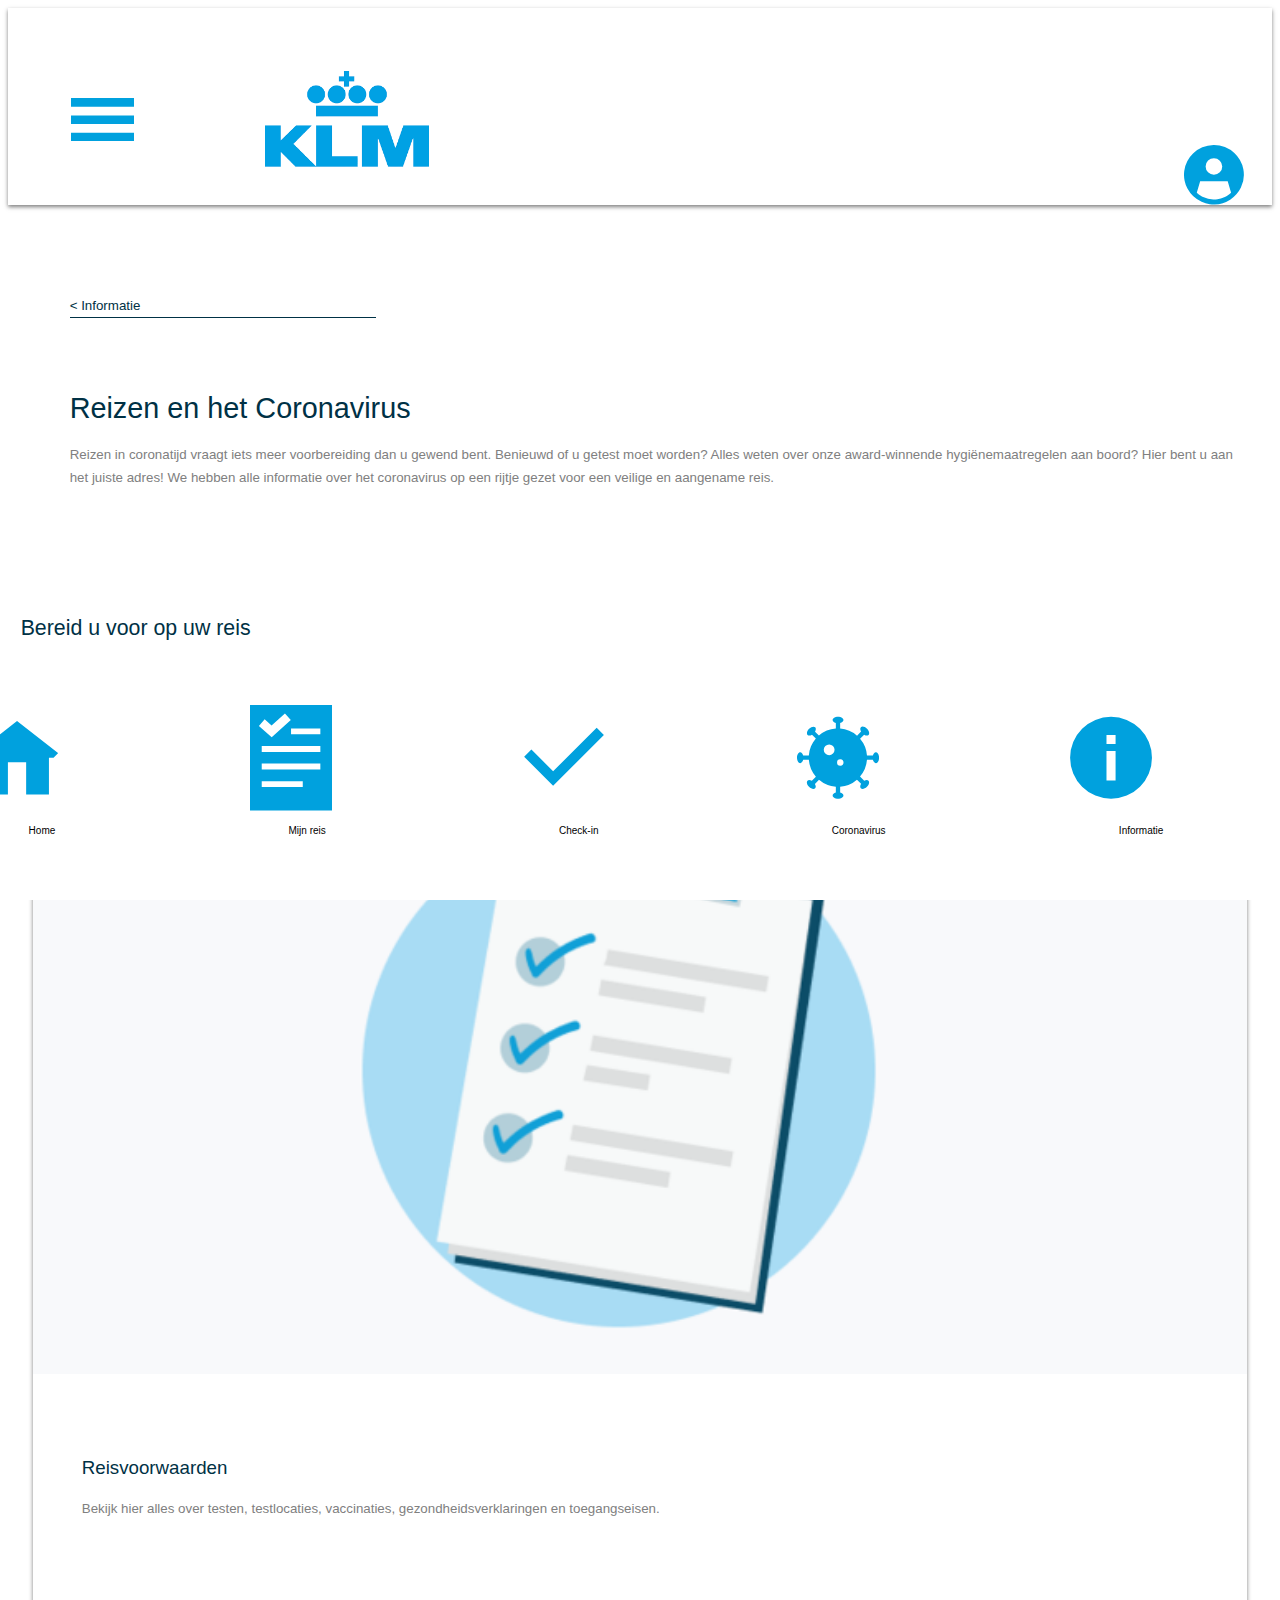
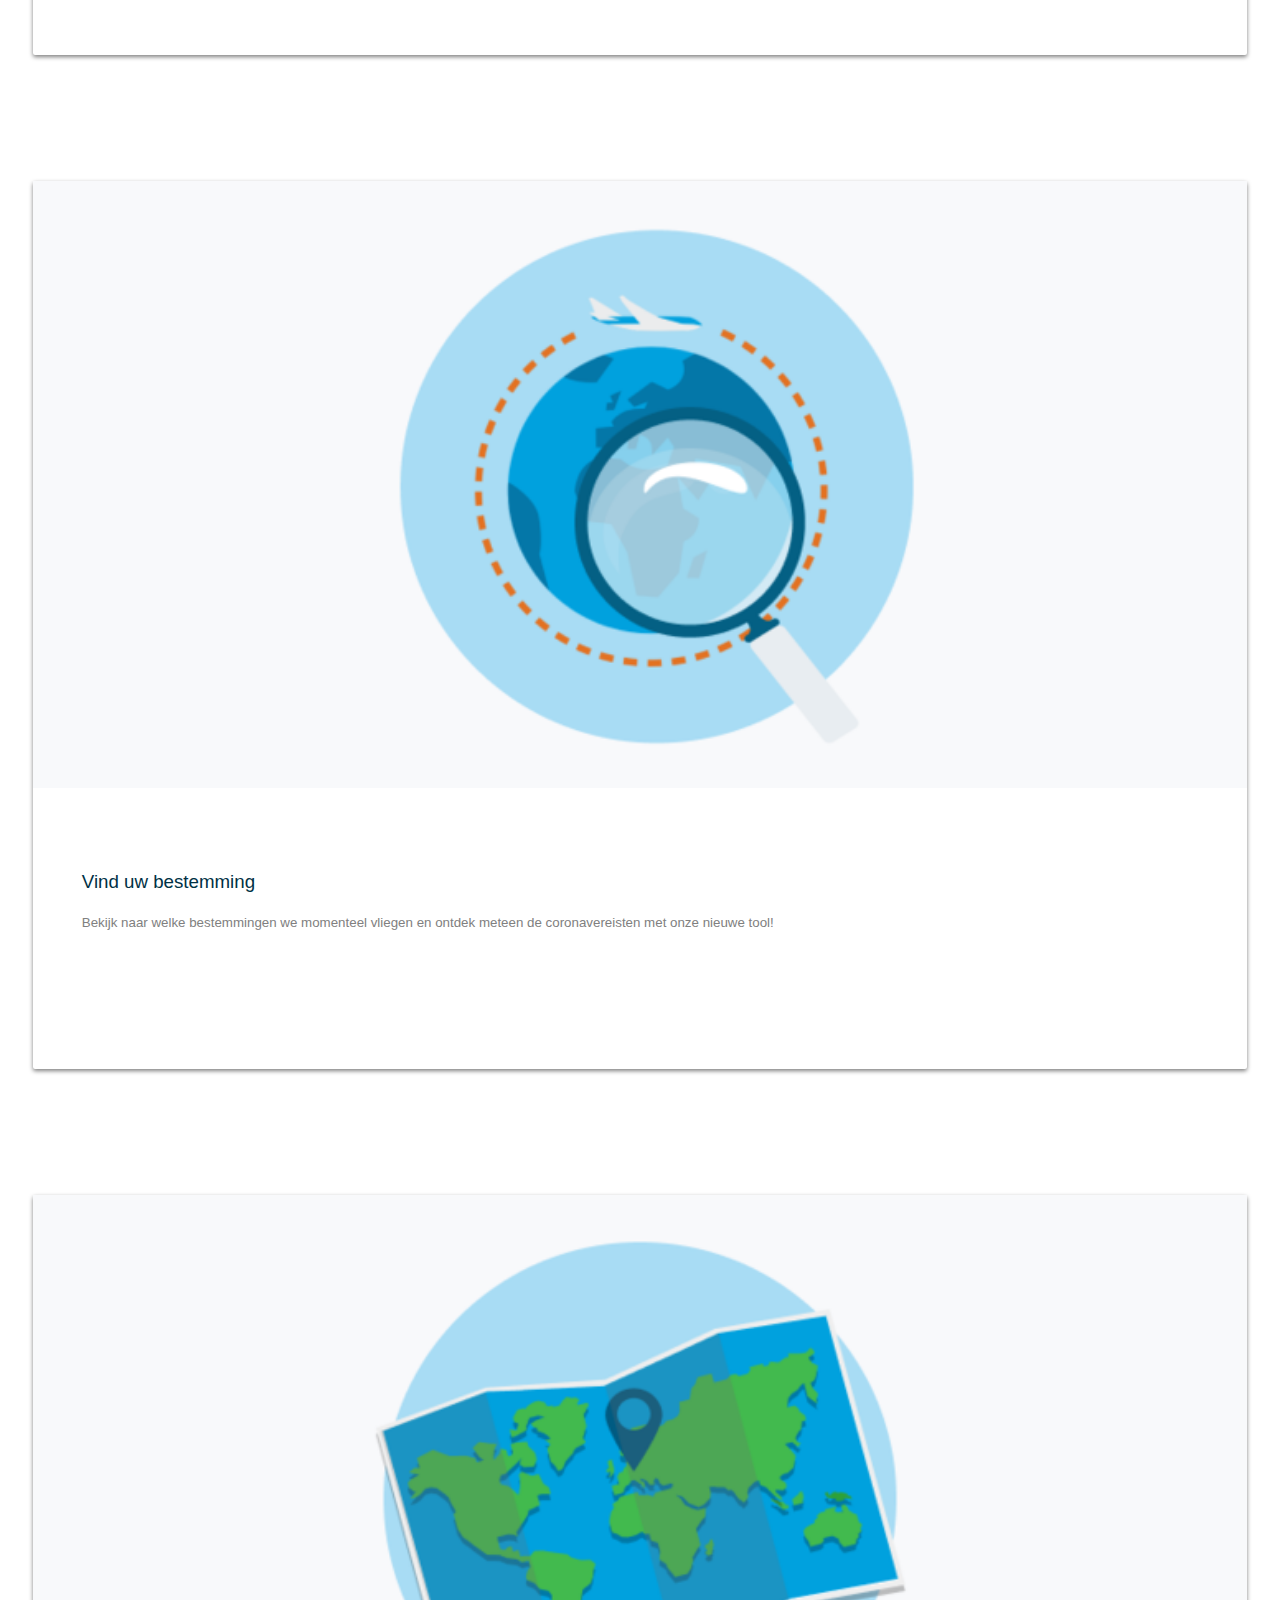
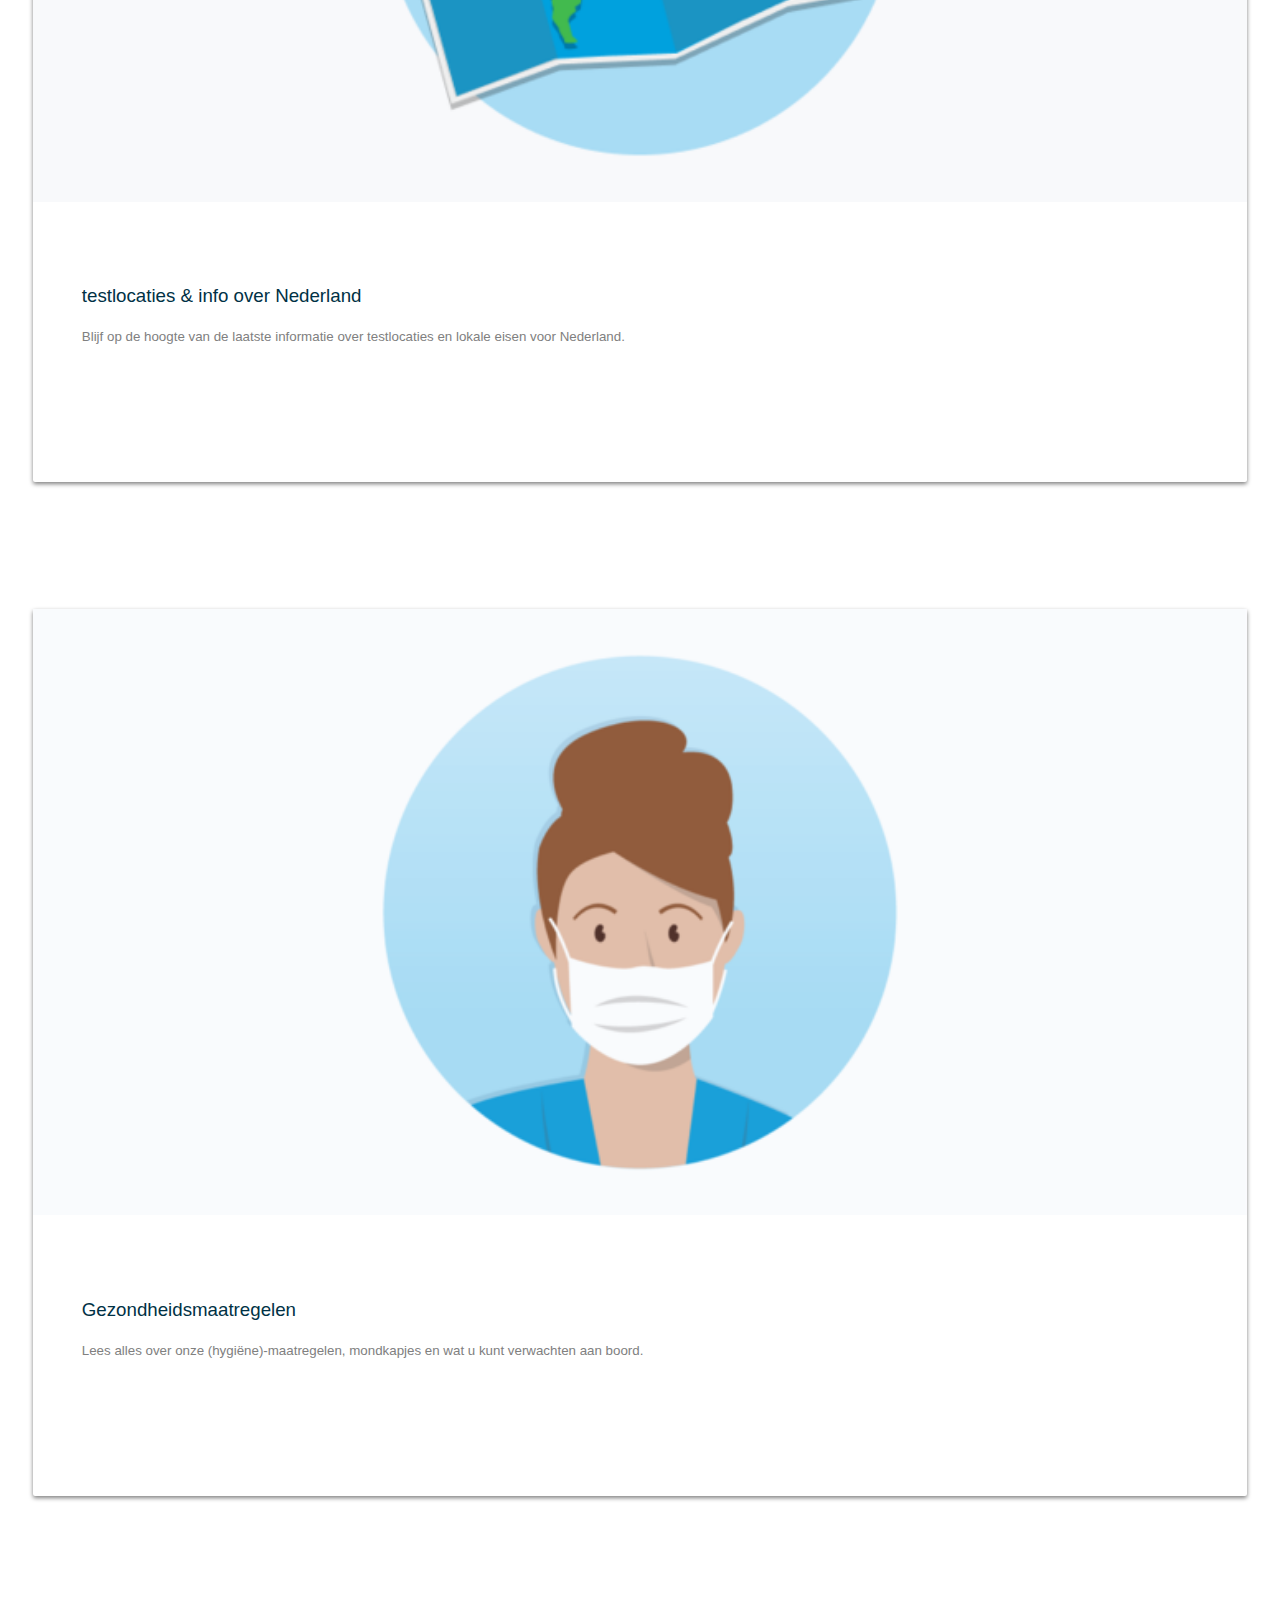
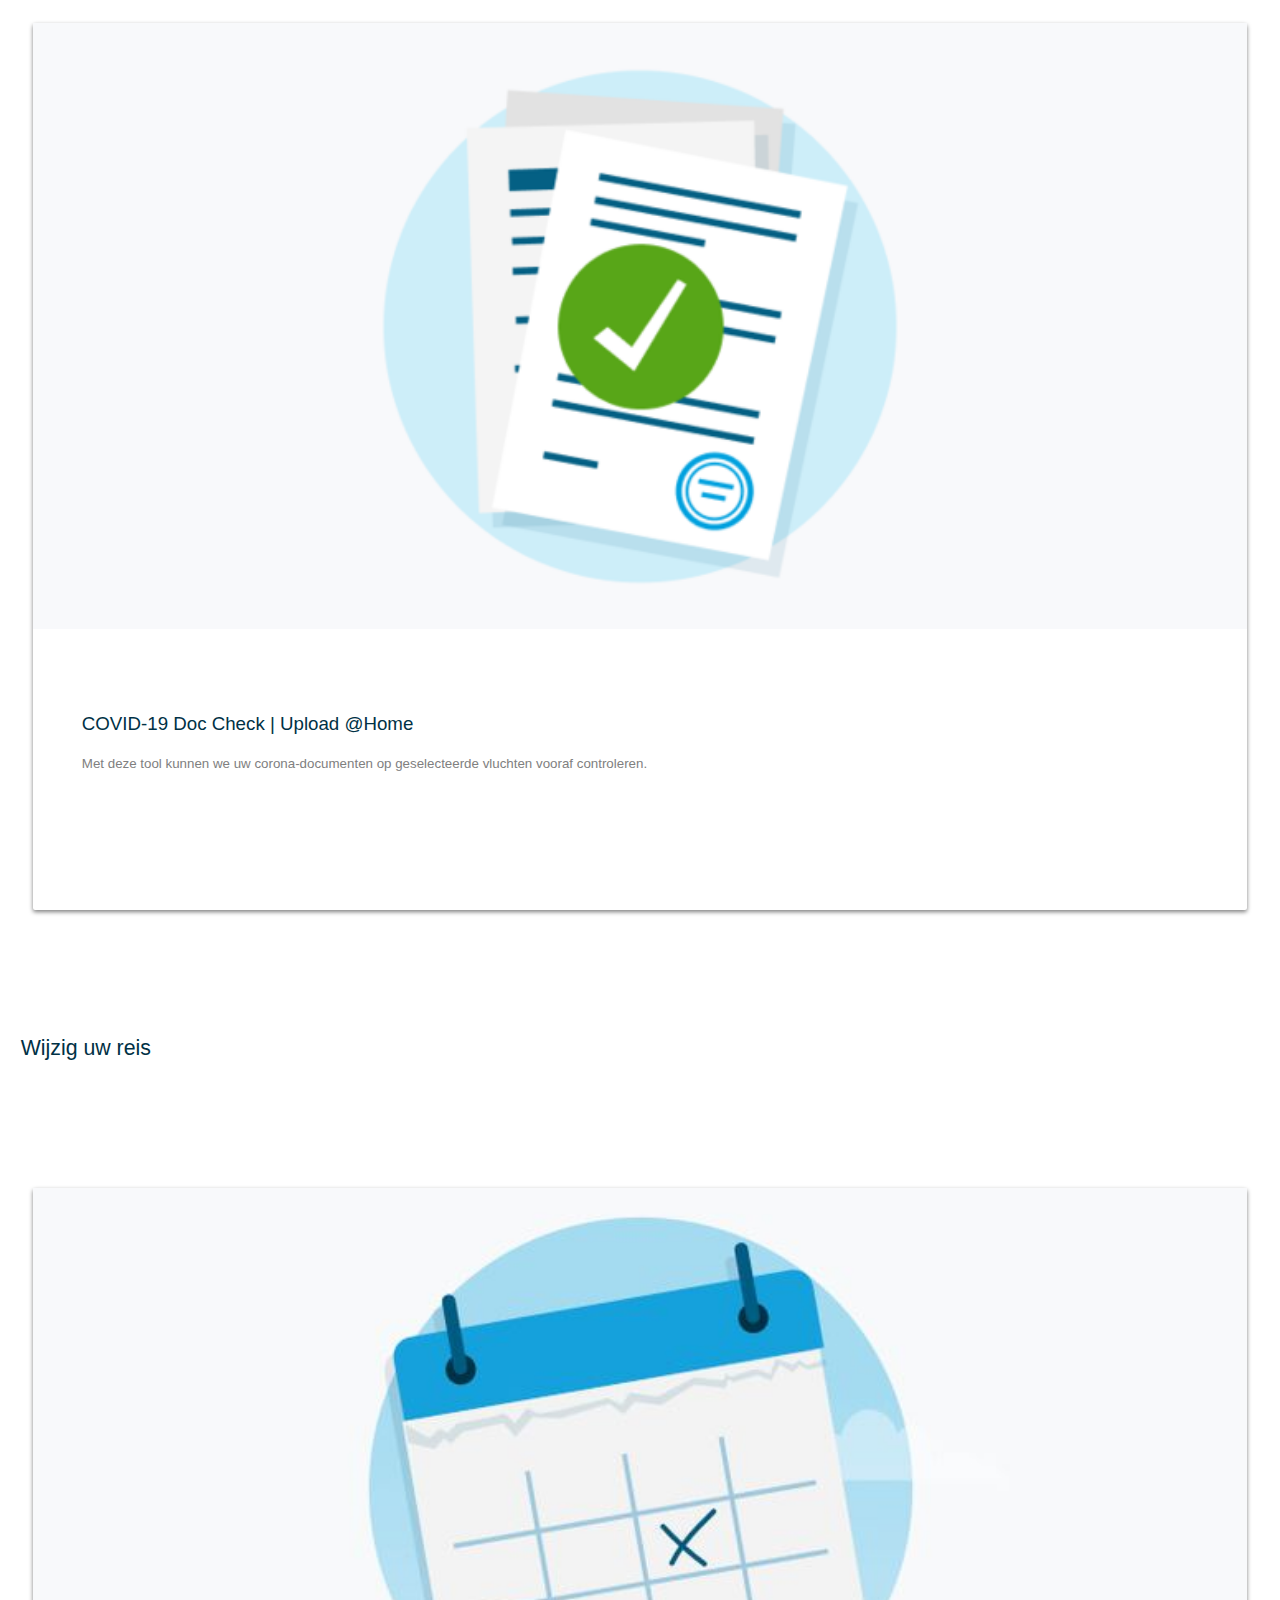
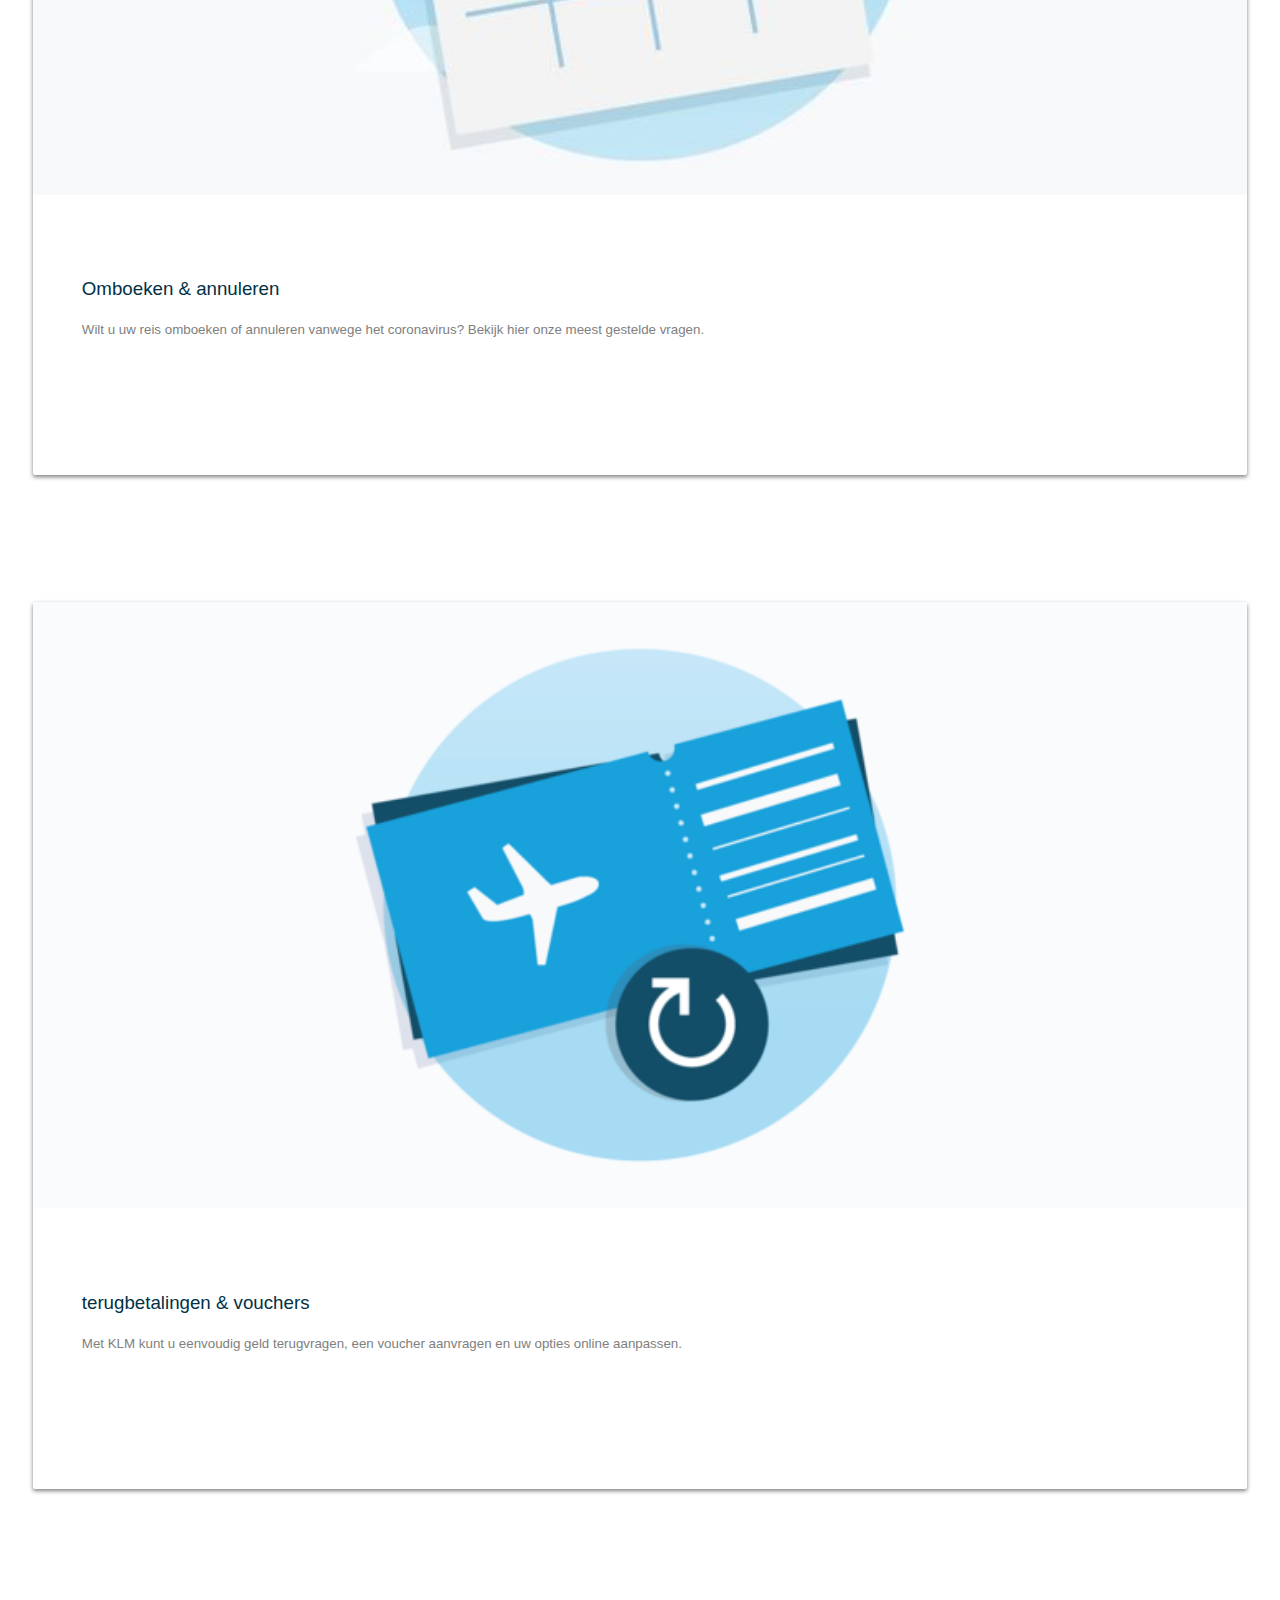
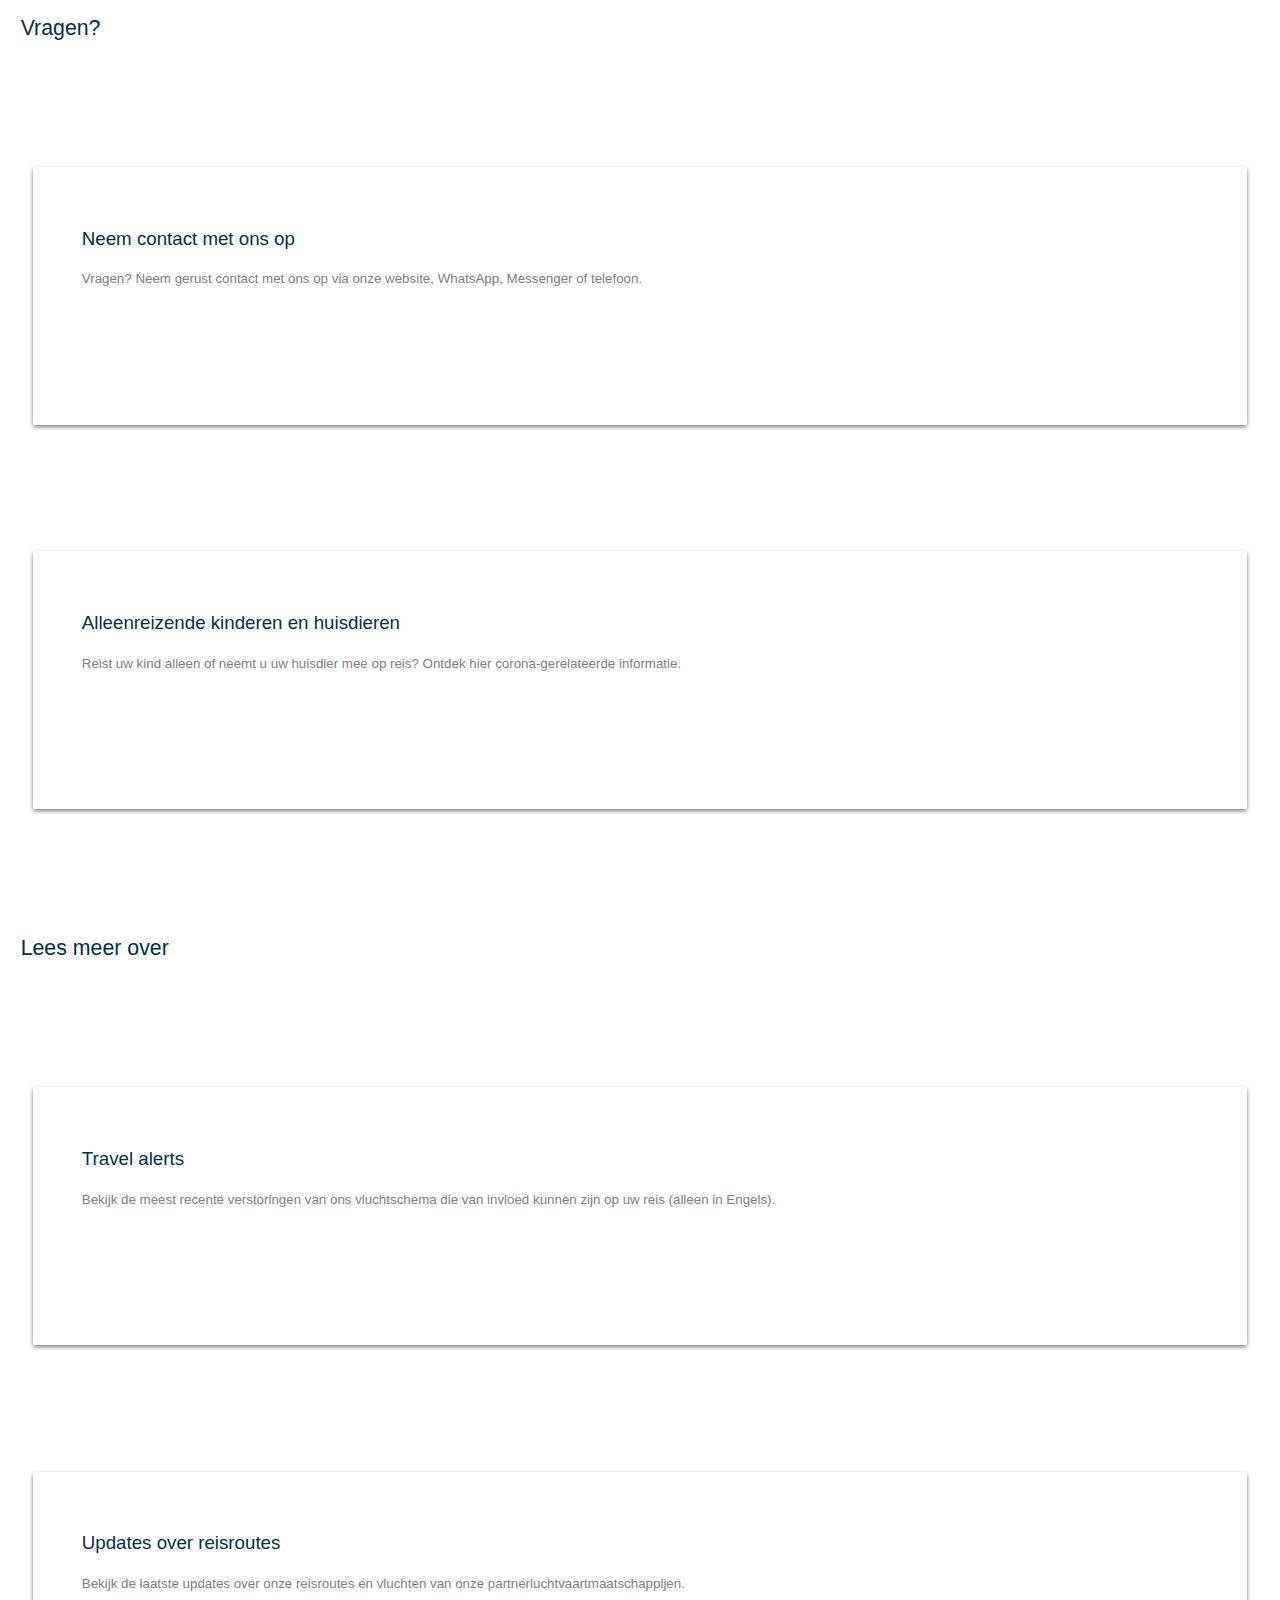
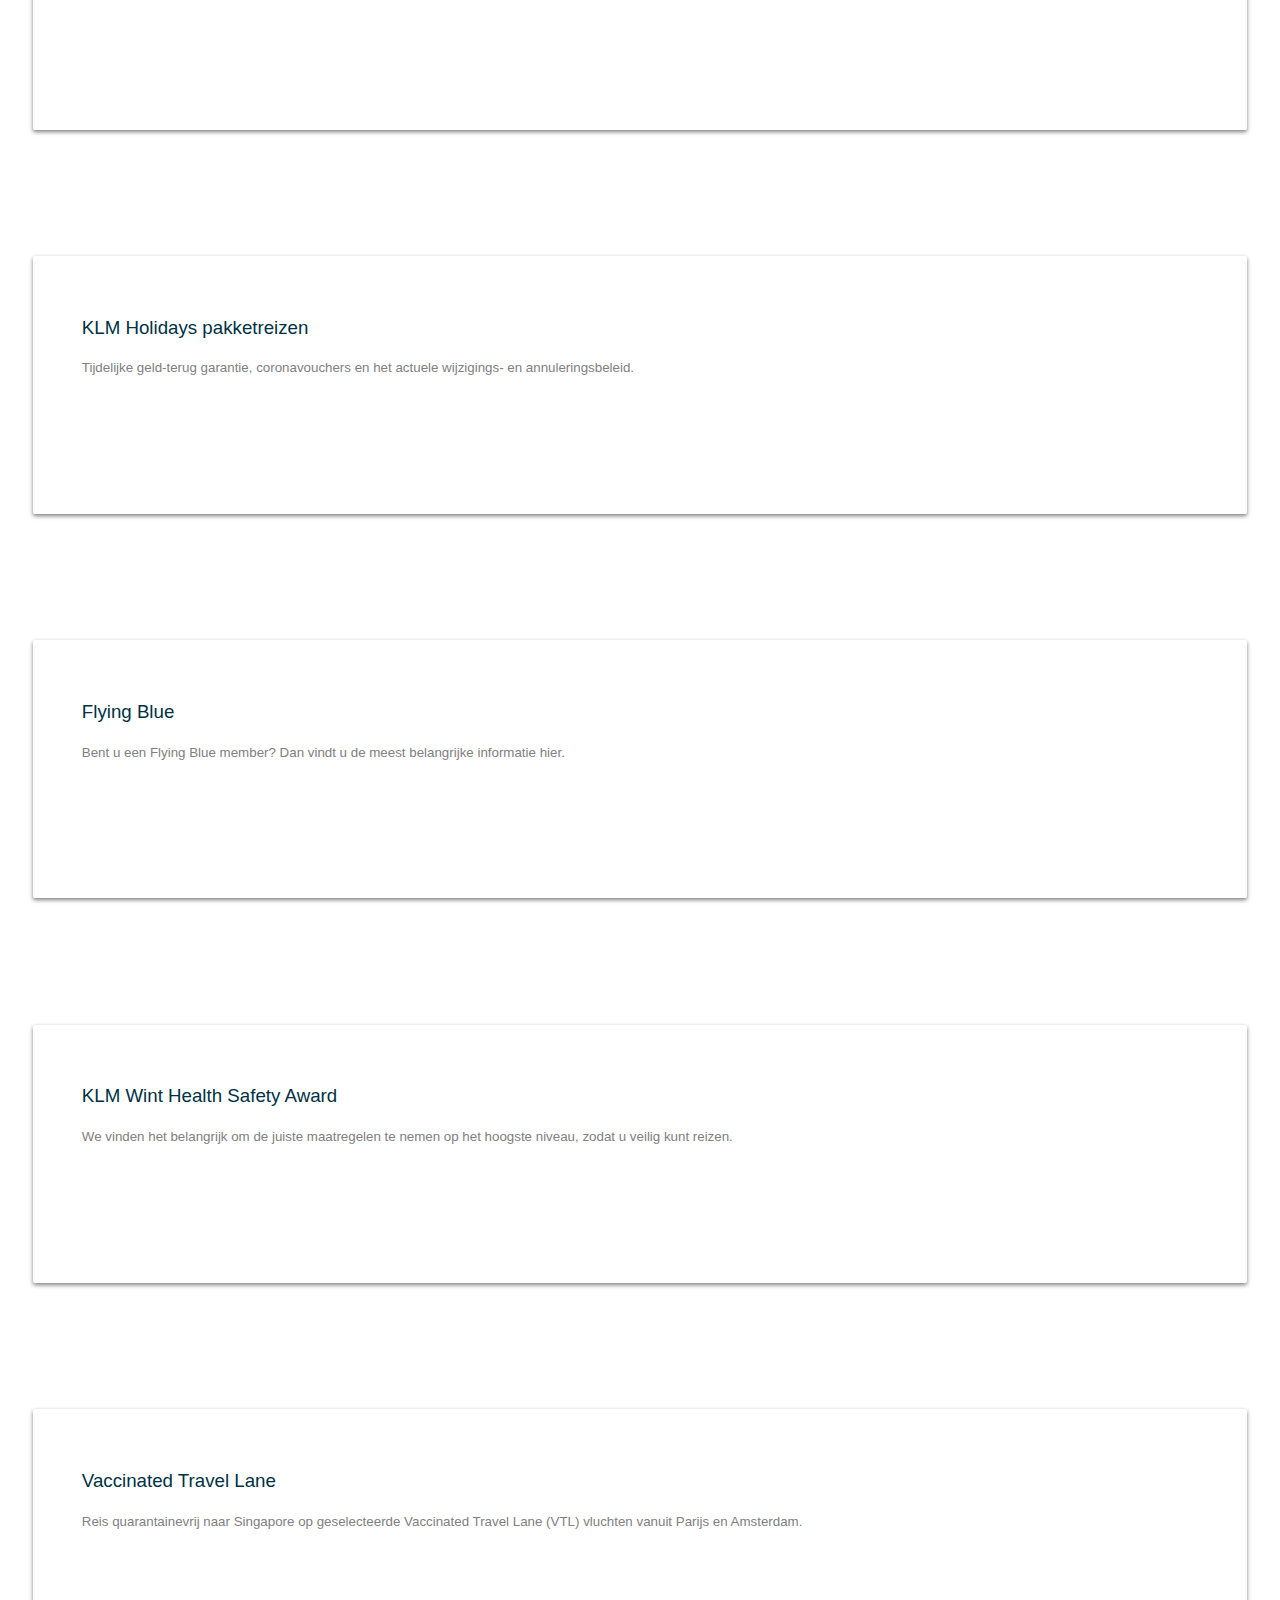
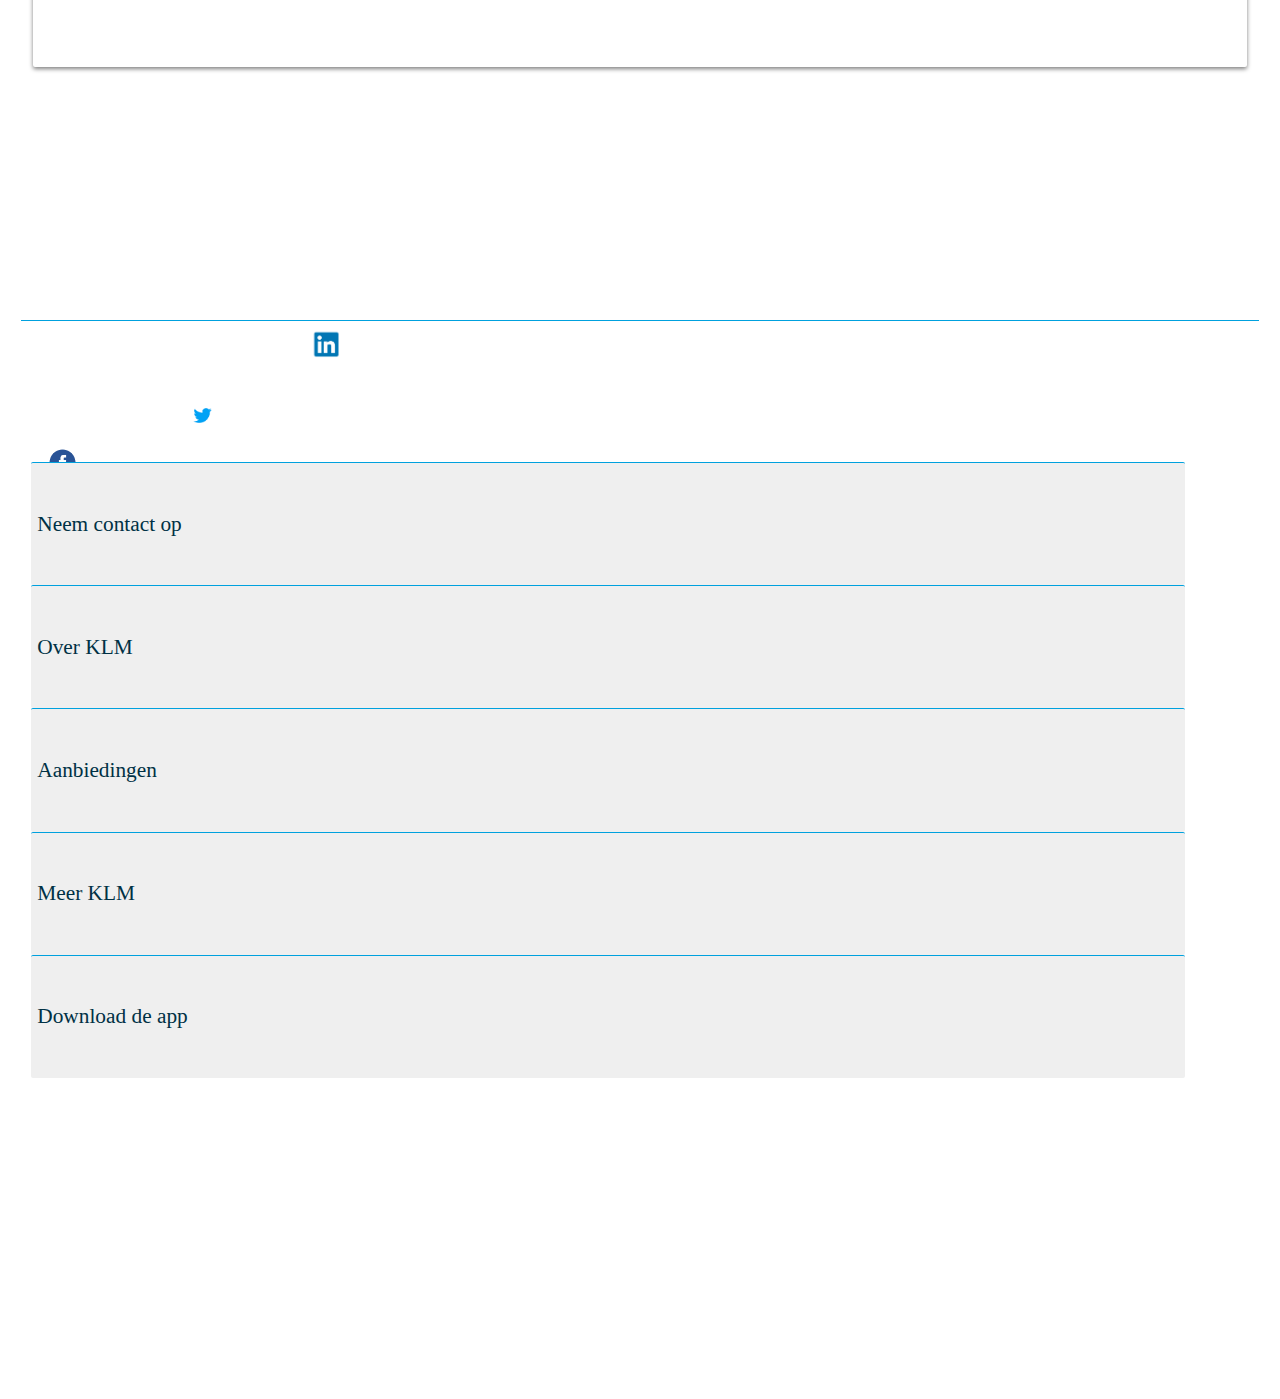
==== corona.html @ d88a94f6 "Add files via upload" ====
<!doctype html>
<html lang="nl">

<head>
    <meta charset="UTF-8">
    <meta name="author" content="Femke Bakker">
    <meta name="viewport" content="width=device-width, initial-scale=1">

    <title>KLM Corona</title>

    <link href="styles/style.css" rel="stylesheet">
    <link rel="icon" type="image/svg+xml" href="images/favicon.svg">
</head>

<body class="page2">
    <header>
        <nav class="nav">
            <svg xmlns="http://www.w3.org/2000/svg" width="100%" height="100%" viewBox="0 0 16 11" fit=""
                preserveAspectRatio="xMidYMid meet" focusable="false" data-di-rand="1639339001306">
                <path fill-rule="evenodd" d="M0 8.8h16V11H0V8.8zm16-4.4v2.2H0V4.4h16zM0 0h16v2.2H0V0z"></path>
            </svg>
            <img class="logo" src="images/klm_logo.png" alt="logo">
            <svg xmlns="http://www.w3.org/2000/svg" width="100%" height="100%" viewBox="0 0 17 16" fit=""
                preserveAspectRatio="xMidYMid meet" focusable="false" data-di-rand="1639063424919">
                <path fill-rule="evenodd"
                    d="M8.054 16c-.377 0-.753-.027-1.126-.08a7.814 7.814 0 0 1-2.188-.622 8.12 8.12 0 0 1-3.813-3.574A7.827 7.827 0 0 1 .164 9.61a8.013 8.013 0 0 1-.1-2.631 7.962 7.962 0 0 1 2.364-4.702A8.184 8.184 0 0 1 4.92.63 8.261 8.261 0 0 1 7.95 0a8.338 8.338 0 0 1 3.056.551 8.317 8.317 0 0 1 2.533 1.591 7.963 7.963 0 0 1 1.773 9.324A8.084 8.084 0 0 1 8.262 16h-.207zm-2.968-2.018l.06.027a6.75 6.75 0 0 0 2.734.658h.233c.294 0 .587-.027.88-.063a6.83 6.83 0 0 0 1.82-.524l.063-.027.064-.035.063-.027.063-.035.062-.027.062-.036.062-.035.061-.027.06-.035.029-.018.033-.018.027-.018.034-.018.026-.017.033-.018.026-.018.034-.018.025-.017.034-.027.024-.009.035-.027.023-.017.035-.018.023-.018.035-.027.021-.009.036-.026.022-.018.036-.027.02-.009.037-.026.019-.018.037-.027.018-.009.039-.035.016-.009.039-.036.015-.008.04-.027.014-.018.041-.027.013-.017.042-.036.01-.009.043-.035.01-.01.044-.035.008-.009.046-.035.006-.01.046-.035.055-.053.05-.044c-.308-1.023-.615-2.036-.912-3.058H4.348c-.3 1.022-.606 2.035-.914 3.058l.047.044h.001l.048.044.048.045c.127.107.258.213.393.32l.01.009.036.026.017.01.033.026.021.018.031.026.023.01.03.026.024.018.03.018.026.017.028.018.026.018.029.018.083.053.029.018.028.026.027.01.03.017.028.018.03.018.027.017.03.018.027.018.03.018.027.018.032.017.027.01.032.017.027.018.032.018.027.017.033.018.026.009.035.018.024.018.04.017.02.01zM8.054 3.556a2.23 2.23 0 0 1 2.236 2.222A2.231 2.231 0 0 1 8.054 8a2.23 2.23 0 0 1-2.237-2.222 2.23 2.23 0 0 1 2.237-2.222z">
                </path>
            </svg>
        </nav>
    </header>
    <main>
        <section class="none">
            <p class="noneP"> &lt; Informatie</p>
            <h1>Reizen en het Coronavirus</h1>
            <p>Reizen in coronatijd vraagt iets meer voorbereiding dan u gewend bent. Benieuwd of u getest moet worden?
                Alles weten over onze award-winnende hygiënemaatregelen aan boord? Hier bent u aan het juiste adres! We
                hebben alle informatie over het coronavirus op een rijtje gezet voor een veilige en aangename reis.</p>
        </section>
        <section class="none">
            <h2>Bereid u voor op uw reis</h2>
        </section>
        <section>
            <img class="img" src="images/reisvoorwaarden.png" alt="reisvoorwaarden">
            <h3>Reisvoorwaarden</h3>
            <p>Bekijk hier alles over testen, testlocaties, vaccinaties, gezondheidsverklaringen en toegangseisen.</p>
        </section>
        <section>
            <img class="img" src="images/bestemming.png" alt="bestemming">
            <h3>Vind uw bestemming</h3>
            <p>Bekijk naar welke bestemmingen we momenteel vliegen en ontdek meteen de coronavereisten met onze nieuwe
                tool!</p>
        </section>
        <section>
            <img class="img" src="images/testlocaties.png" alt="testlocaties">
            <h3>testlocaties & info over Nederland</h3>
            <p>Blijf op de hoogte van de laatste informatie over testlocaties en lokale eisen voor Nederland.</p>
        </section>
        <section>
            <img class="img" src="images/maatregelen.png" alt="maatregelen">
            <h3>Gezondheidsmaatregelen</h3>
            <p>Lees alles over onze (hygiëne)-maatregelen, mondkapjes en wat u kunt verwachten aan boord.</p>
        </section>
        <section>
            <img class="img" src="images/covid-19.png" alt="covid-19">
            <h3>COVID-19 Doc Check | Upload @Home</h3>
            <p>Met deze tool kunnen we uw corona-documenten op geselecteerde vluchten vooraf controleren.</p>
        </section>
        <section class="none">
            <h2>Wijzig uw reis</h2>
        </section>
        <section>
            <img class="img" src="images/omboeken.jpg" alt="omboeken">
            <h3>Omboeken & annuleren</h3>
            <p>Wilt u uw reis omboeken of annuleren vanwege het coronavirus? Bekijk hier onze meest gestelde vragen.</p>
        </section>
        <section>
            <img class="img" src="images/terugbetalingen.png" alt="terugbetalingen">
            <h3>terugbetalingen & vouchers</h3>
            <p>Met KLM kunt u eenvoudig geld terugvragen, een voucher aanvragen en uw opties online aanpassen.</p>
        </section>
        <section class="none">
            <h2>Vragen?</h2>
        </section>
        <section>
            <h3>Neem contact met ons op</h3>
            <p>Vragen? Neem gerust contact met ons op via onze website, WhatsApp, Messenger of telefoon.</p>
        </section>
        <section>
            <h3>Alleenreizende kinderen en huisdieren</h3>
            <p>Reist uw kind alleen of neemt u uw huisdier mee op reis? Ontdek hier corona-gerelateerde informatie. </p>
        </section>
        <section class="none">
            <h2>Lees meer over</h2>
        </section>
        <section>
            <h3>Travel alerts</h3>
            <p>Bekijk de meest recente verstoringen van ons vluchtschema die van invloed kunnen zijn op uw reis (alleen
                in Engels).</p>
        </section>
        <section>
            <h3>Updates over reisroutes</h3>
            <p>Bekijk de laatste updates over onze reisroutes en vluchten van onze partnerluchtvaartmaatschappijen.</p>
        </section>
        <section>
            <h3>KLM Holidays pakketreizen</h3>
            <p>Tijdelijke geld-terug garantie, coronavouchers en het actuele wijzigings- en annuleringsbeleid.</p>
        </section>
        <section>
            <h3>Flying Blue</h3>
            <p>Bent u een Flying Blue member? Dan vindt u de meest belangrijke informatie hier.</p>
        </section>
        <section>
            <h3>KLM Wint Health Safety Award</h3>
            <p>We vinden het belangrijk om de juiste maatregelen te nemen op het hoogste niveau, zodat u veilig kunt
                reizen.</p>
        </section>
        <section>
            <h3>Vaccinated Travel Lane</h3>
            <p>Reis quarantainevrij naar Singapore op geselecteerde Vaccinated Travel Lane (VTL) vluchten vanuit Parijs
                en Amsterdam. </p>
        </section>





    </main>
    <footer class="footer2">
        <section class="none">
            <a class="facebook" href="https://www.facebook.com/KLM"><img src="images/facebook.png" alt="facebook"></a>
            <a class="twitter" href="https://twitter.com/klm"><img src="images/twitter.png" alt="twitter"></a>
            <a class="linkedin" href="https://www.linkedin.com/company/klm/"><img src="images/linkedin.png"
                    alt="linkedin"></a>
        </section>
        <ul class="footer">
            <button>Neem contact op</button>
            <button>Over KLM</button>
            <button>Aanbiedingen</button>
            <button>Meer KLM</button>
            <button>Download de app</button>
        </ul>
        <nav class="footerNav">
            <ul class="footerSvg">
                <li><svg xmlns="http://www.w3.org/2000/svg" width="30%" height="100%" viewBox="0 0 19 17" fit=""
                        preserveAspectRatio="xMidYMid meet" focusable="false">
                        <path d="M9.5 0L19 7.438 17.945 8.5h-1.057V17h-5.277V9.562H7.388V17H2.111V8.5H1.055L0 7.438z">
                        </path>
                    </svg></li>
                <li><svg height="100%" viewBox="0 0 14 18" width="30%" xmlns="http://www.w3.org/2000/svg" fit=""
                        preserveAspectRatio="xMidYMid meet" focusable="false">
                        <path
                            d="m0 0v18h14v-18zm2.5 2.44 1.18 1.06 2.28-2.06 1 1.12-3.26 2.96-2.18-1.94zm6.5 11.56h-7v-1h7zm3-3h-10v-1h10zm0-3h-10v-1h10zm0-3h-5v-1h5z">
                        </path>
                    </svg></li>
                <li><svg xmlns="http://www.w3.org/2000/svg" width="30%" height="100%" viewBox="0 0 18 14" fit=""
                        preserveAspectRatio="xMidYMid meet" focusable="false">
                        <path fill-rule="evenodd"
                            d="M6.605 9.977l9.55-9.551 1.588 1.588-11.138 11.14L.253 6.801l1.588-1.589z"></path>
                    </svg></li>
                <li><svg xmlns="http://www.w3.org/2000/svg" width="30%" height="100%" viewBox="0 0 18 18" fit=""
                        preserveAspectRatio="xMidYMid meet" focusable="false">
                        <path
                            d="M9 0c.654 0 1.184.318 1.184.71 0 .294-.296.546-.72.654v1.233a6.368 6.368 0 0 1 3.703 1.552l.884-.885c-.213-.37-.24-.75-.036-.954.277-.277.877-.127 1.34.335.462.463.612 1.062.334 1.34-.207.207-.594.176-.97-.046l-.885.883a6.364 6.364 0 0 1 1.514 3.694h1.293c.111-.413.36-.7.649-.7.392 0 .71.53.71 1.184 0 .654-.318 1.184-.71 1.184-.294 0-.546-.296-.654-.72h-1.29a6.37 6.37 0 0 1-1.525 3.673l.918.918c.365-.204.735-.227.936-.026.277.277.127.877-.335 1.34-.463.462-1.063.612-1.34.334-.21-.21-.175-.608.057-.989l-.905-.905a6.362 6.362 0 0 1-3.688 1.538v1.289c.424.108.72.36.72.654 0 .392-.53.71-1.184.71-.654 0-1.184-.318-1.184-.71 0-.29.287-.538.7-.649v-1.29a6.371 6.371 0 0 1-3.695-1.514l-.892.892c.222.375.254.763.046.97-.277.277-.877.127-1.34-.335-.462-.462-.612-1.062-.334-1.34.204-.204.583-.176.953.037l.893-.89a6.371 6.371 0 0 1-1.553-3.707h-1.23c-.108.424-.36.72-.654.72C.318 10.184 0 9.654 0 9c0-.654.318-1.184.71-1.184.29 0 .538.287.649.7h1.233c.1-1.42.664-2.713 1.542-3.727l-.845-.843c-.376.222-.764.254-.972.046-.277-.277-.127-.877.335-1.34.463-.462 1.062-.612 1.34-.334.204.204.177.583-.036.953l.849.85a6.36 6.36 0 0 1 3.711-1.527V1.359c-.413-.111-.7-.36-.7-.649C7.816.318 8.346 0 9 0zm.526 9.33a.71.71 0 1 0 0 1.419.71.71 0 0 0 0-1.418zM7.052 6.069a1.184 1.184 0 1 0 0 2.368 1.184 1.184 0 0 0 0-2.368z"
                            fill-rule="nonzero"></path>
                    </svg></li>
                <li><svg xmlns="http://www.w3.org/2000/svg" width="30%" height="100%" viewBox="0 0 16 16" fit=""
                        preserveAspectRatio="xMidYMid meet" focusable="false">
                        <path
                            d="M8 .02A7.981 7.981 0 0 1 15.977 8a7.981 7.981 0 0 1-7.979 7.978A7.981 7.981 0 0 1 .021 8 7.981 7.981 0 0 1 7.999.021zm-.887 12.412h1.773V6.67H7.113v5.762zm0-7.092h1.773V3.567H7.113V5.34z">
                        </path>
                    </svg></li>
            </ul>
            <ul class="footerMenu">
                <li>Home</li>
                <li>Mijn reis</li>
                <li>Check-in</li>
                <li>Coronavirus</li>
                <li>Informatie</li>
            </ul>
        </nav>
    </footer>



    <script src="scripts/script.js"></script>
</body>

</html>
---- styles/style.css ----
/* CSS Document */
*,
*::after,
*::before {
  box-sizing: border-box;
}

/*styling voor de p elementen*/
p {
  display: flex;
  font-family: verdana regular;
  margin-left: 1%;
  font-size: 10pt;
  color: gray;
  width: 95%;
  line-height: 1.7;
}

/*styling voor de top navigatie*/
.nav {
  box-shadow: 0 2px 4px 0 rgba(0, 0, 0, .5);
}

.nav :first-child {
  fill: #00a1de;
  width: 5%;
  margin-top: 4%;
  margin-left: 5%;
}

.nav :nth-child(2) {
  width: 13%;
  margin-left: 10%;
  margin-top: 5%;
  margin-bottom: -2%;
}

.nav :nth-child(3) {
  display: flex;
  fill: #00a1de;
  width: 5%;
  margin-left: 93%;
}

/*styling voor de section boeken*/
.boeken {
  display: flex;
  align-items: flex-start;
  margin-left: 5%;
  margin-top: 5%;
}

.boeken :first-child {
  fill: #00a1de;
  width: 6%;
  margin-right: 5%;
  margin-top: 1%;
}

.boeken h1 {
  font-family: verdana regular;
  font-size: 10pt;
  color: #00a1de;
  margin-top: 1%;
}

/*styling voor het formulier */
.form {
  display: flex;
  flex-direction: column;
  width: 100%;
}

.form :first-child {
  font-family: verdana regular;
  font-size: 12pt;
  margin-top: 10%;
  margin-right: 0.5em;
  margin-left: 0.5em;
  margin-bottom: 10%;
  width: calc(100% - 1em);
  border: 0;
  border-bottom: 1px solid #a9a9a9;
}

.form svg {
  display: flex;
  fill: #00a1de;
  width: 6%;
  margin-left: 4%;
}

.form input {
  font-size: 12pt;
  padding-top: 1%;
  margin-top: 5%;
  margin-right: 0.5em;
  margin-left: 0.5em;
  margin-bottom: 10%;
  width: calc(100% - 1em);
  border: 0;
  border-bottom: 1px solid #a9a9a9;
  background-repeat: no-repeat;
  background-size: 1em;
  background-position: 0.2em 50%;
  padding-left: 1.4em;
}

.form input:nth-of-type(1) {
  background-image: url("../images/vliegtuigOpstijgen.svg");
}

.form input:nth-of-type(2) {
  background-image: url("../images/vliegtuigLanden.svg");
}

.class {
  font-size: 12pt;
  padding-top: 0;
  padding-bottom: 3%;
  margin-top: 5%;
  margin-right: 0.5em;
  margin-left: 0.5em;
  width: calc(100% - 1em);
  border: 0;
  border-bottom: 1px solid #a9a9a9;
}

.checkbox {
  display: flex;
  align-content: flex-start;
  margin-left: -8em;
}

.checkbox p {
  font-family: verdana regular;
  font-size: 10pt;
  display: flex;
  margin-top: 8%;
  margin-left: -20%;
  width: 100%;
}

.form .zoeken {
  font-family: verdana regular;
  color: white;
  background-color: #e37222;
  padding-top: 12px;
  padding-bottom: 12px;
  margin: 10px;
  margin-top: 30px;
  margin-bottom: 40px;
  width: 335px;
  border: none;
  border-radius: 2px;
  box-shadow: 0 2px 4px 0 rgba(0, 0, 0, .5);
}

/*styling voor de eerste carousel*/
.carousel1 {
  display: flex;
  flex-direction: row;
  overflow-x: auto;
}

.carousel1 img {
  width: 100%;
}

/*styling voor het tabblad vluchten*/
.vluchten button:nth-of-type(1) {
  display: flex;
  font-family: verdana regular;
  font-size: 10pt;
  color: #005b82;
  background-color: white;
  margin-top: 20%;
  margin-bottom: -8%;
  margin-left: 5%;
  padding-bottom: 3%;
  border: 0;
  border-bottom: 2px solid #00a1de;
}

.vluchten button:nth-of-type(2) {
  display: flex;
  font-family: verdana regular;
  font-size: 10pt;
  color: #005b82;
  background-color: white;
  margin-top: 20%;
  margin-bottom: -8%;
  margin-left: 30%;
  margin-top: 0;
  padding-bottom: 3%;
  border: 0;
}

/*styling voor het carousel*/
.carousel {
  display: flex;
  flex-direction: row;
  overflow-x: auto;
}

.carrousel2 {
  margin-top: 15%;
  height: 250px;
  width: 280px;
  margin-left: 3%;
  margin-right: 5%;
  border-radius: 2px;
  box-shadow: 0 2px 4px 0 rgba(0, 0, 0, .5);
}

/*styling voor het tabblad vluchten*/
.vluchten button:nth-of-type(3) {
  font-family: verdana regular;
  color: white;
  background-color: #00a1de;
  padding-top: 3%;
  padding-bottom: 3%;
  padding-left: 20%;
  padding-right: 25%;
  margin-left: 3%;
  margin-right: 3%;
  margin-bottom: 10%;
  margin-top: 3%;
  border: none;
  border-radius: 2px;
  box-shadow: 0 2px 4px 0 rgba(0, 0, 0, .5);
}

/*styling voor de section verrijken*/
.verrijken h2 {
  font-family: verdana regular;
  font-size: 16pt;
  font-weight: lighter;
  margin-bottom: -10%;
  margin-top: 5%;
  margin-left: 3%;
}

.carrousel3 {
  margin-top: 15%;
  ;
  height: 180px;
  width: 70%;
  margin-left: 4%;
  margin-right: 4%;
  margin-top: none;
  border-radius: 2px;
  box-shadow: 0 2px 4px 0 rgba(0, 0, 0, .5);
}

.verrijken button {
  font-family: verdana regular;
  color: white;
  background-color: #00a1de;
  padding-top: 12px;
  padding-bottom: 12px;
  margin: 10px;
  margin-top: 30px;
  width: 335px;
  border: none;
  border-radius: 2px;
  box-shadow: 0 2px 4px 0 rgba(0, 0, 0, .5);
}

/*styling voor de section speciale aanbiedingen*/
.speciale_aanbiedingen {
  box-shadow: 0 2px 4px 0 rgba(0, 0, 0, .5);
  border-radius: 2px;
  padding-top: 5%;
  padding-left: 1%;
  padding-right: 1%;
  padding-bottom: 5%;
  margin-left: 3%;
  margin-right: 3%;
  margin-top: 12%;
  width: 95%;
}

.speciale_aanbiedingen h2 {
  font-family: verdana regular;
  font-weight: lighter;
  font-size: 15pt;
  margin-left: 3%;
  margin-bottom: 2%;
}

.speciale_aanbiedingen p {
  width: 90%;
  margin-top: 0;
  margin-left: 3%;
  font-size: 10pt;
}

.speciale_aanbiedingen button {
  font-family: verdana regular;
  color: white;
  background-color: #00a1de;
  padding-top: 4%;
  padding-bottom: 4%;
  margin-bottom: 5%;
  margin-top: 8%;
  margin-left: 3%;
  width: 93%;
  border: none;
  border-radius: 2px;
  box-shadow: 0 2px 4px 0 rgba(0, 0, 0, .5);
}

.button4 {
  margin: 5%;
  width: 90%;
  border-bottom: 1px solid #00a1de;
}

/*styling voor de knop om naar boven te gaan*/
.back {
  margin-top: 10%;
  margin-left: 27%;
  margin-bottom: 23%;
  padding-top: 3%;
  padding-bottom: 3%;
  padding-right: 5%;
  padding-left: 5%;
  border: 1;
  border-radius: 2px;
  border-color: #00a1de;
  font-family: verdana regular;
  color: #00a1de;
  background-color: white;
  box-shadow: 0 2px 4px 0 rgba(0, 0, 0, .5);
}

/*styling voor de sociale media iconen*/
.facebook {
  display: flex;
  height: 35px;
  margin-left: 1%;
}

.twitter {
  display: flex;
  height: 15px;
  margin-left: 13%;
  margin-top: -6%;
}

.linkedin {
  display: flex;
  height: 35px;
  margin-left: 23%;
  margin-top: -8%;
}

/*styling voor de footer*/
.footer {
  display: flex;
  flex-direction: column;
  width: 98%;
  font-size: 13pt;
  padding: 0;
  border-top: 1px;
}

.footer button {
  font-family: verdana regular;
  color: #003145;
  background-color: -internal-light-dark(black, white);
  padding-top: 4%;
  padding-bottom: 4%;
  margin: 0;
  margin-right: 0.5em;
  margin-left: 0.5em;
  width: 95%;
  border: 0;
  border-top: 1px solid #00a1de;
  border-radius: 2px;
  font-family: verdana regular;
  text-align: left;
  font-size: 16pt;
}

.footer button:last-of-type {
  margin-bottom: 25%;
}

.footerNav {
  margin-top: 10%;
  position: fixed;
  bottom: 0;
  left: 0;
  z-index: 9999;
  background-color: white;
}

.footerMenu {
  font-family: Verdana, Geneva, Tahoma, sans-serif;
  display: flex;
  flex-direction: row;
  list-style: none;
  margin-left: -10%;
  margin-top: -4%;
  margin-bottom: 5%;
  font-size: 10px;
  justify-content: space-around;
  fill: #00a1de;
  background-color: white;
}

.footerSvg {
  display: flex;
  flex-direction: row;
  list-style: none;
  margin-left: -5%;
  margin-right: -5%;
  margin-top: -4%;
  margin-bottom: 5%;
  padding-top: 4%;
  justify-content: space-around;
  fill: #00a1de;
  background-color: white;
}





/* hier begint de css voor de tweede pagina */

/*styling voor alle sections*/
.page2 section {
  padding-bottom: 1%;
  box-shadow: 0 2px 4px 0 rgba(0, 0, 0, .5);
  border-radius: 2px;
  margin-left: 2%;
  margin-right: 2%;
  margin-top: 10%;
}

/*styling voor de sections met de class "none"*/
.page2 .none {
  padding-bottom: 0;
  box-shadow: none;
  border-radius: 2px;
  margin-left: 1%;
  margin-right: 2%;
  margin-top: 10%;
}

/*styling voor de p elementen in de class "none"*/
.page2 .noneP {
  color: #003145;
  border: 0;
  border-bottom: 1px solid #003145;
  width: 25%;
  margin-top: -3%;
}

/*styling voor de h1 elementen in de class "none"*/
.page2 .none h1 {
  font-family: Verdana, Geneva, Tahoma, sans-serif;
  color: #003145;
  font-weight: 50;
  font-size: 1.8em;
  margin-left: 4%;
  margin-top: -4%;
}

/*styling voor de h1/2/3 elementen*/
.page2 h1 {
  font-family: Verdana, Geneva, Tahoma, sans-serif;
  color: #003145;
  font-weight: 50;
  font-size: 1.8em;
  margin-left: 4%;
}

.page2 h2 {
  font-family: Verdana, Geneva, Tahoma, sans-serif;
  color: #003145;
  font-weight: 50;
  font-size: 16pt;
}

.page2 h3 {
  font-family: Verdana, Geneva, Tahoma, sans-serif;
  color: #003145;
  font-weight: 400;
  margin-left: 4%;
  padding-top: 5%;
}

/*styling voor de p elementen in page 2*/
.page2 p {
  font-family: Verdana, Geneva, Tahoma, sans-serif;
  color: gray;
  width: 95%;
  font-size: 10pt;
  font-weight: 400;
  margin-left: 4%;
  margin-bottom: 10%;
}

/*styling voor de afbeeldingen in page 2*/
.page2 .img {
  width: 100%;
}


/*styling voor de sociale media iconen in page 2*/
.page2 .none .facebook {
  display: flex;
  height: 35px;
  margin-left: 1%;
}

.page2 .none .twitter {
  display: flex;
  height: 15px;
}

.page2 .none .linkedin {
  display: flex;
  height: 35px;
}

/*styling voor de footer in page 2*/
.footerNav {
  margin-top: 10%;
  position: fixed;
  bottom: 0;
  left: 0;
  z-index: 9999;
  background-color: white;
}

.page2 .none .footer {
  display: flex;
  flex-direction: column;
  width: 98%;
  font-size: 13pt;
  padding: 0;
  border-top: 1px;
}

.page2 .footer2 {
  margin-top: 20%;
  margin-left: 1%;
  margin-right: 1%;
  border-top: 1px solid #00a1de;
}
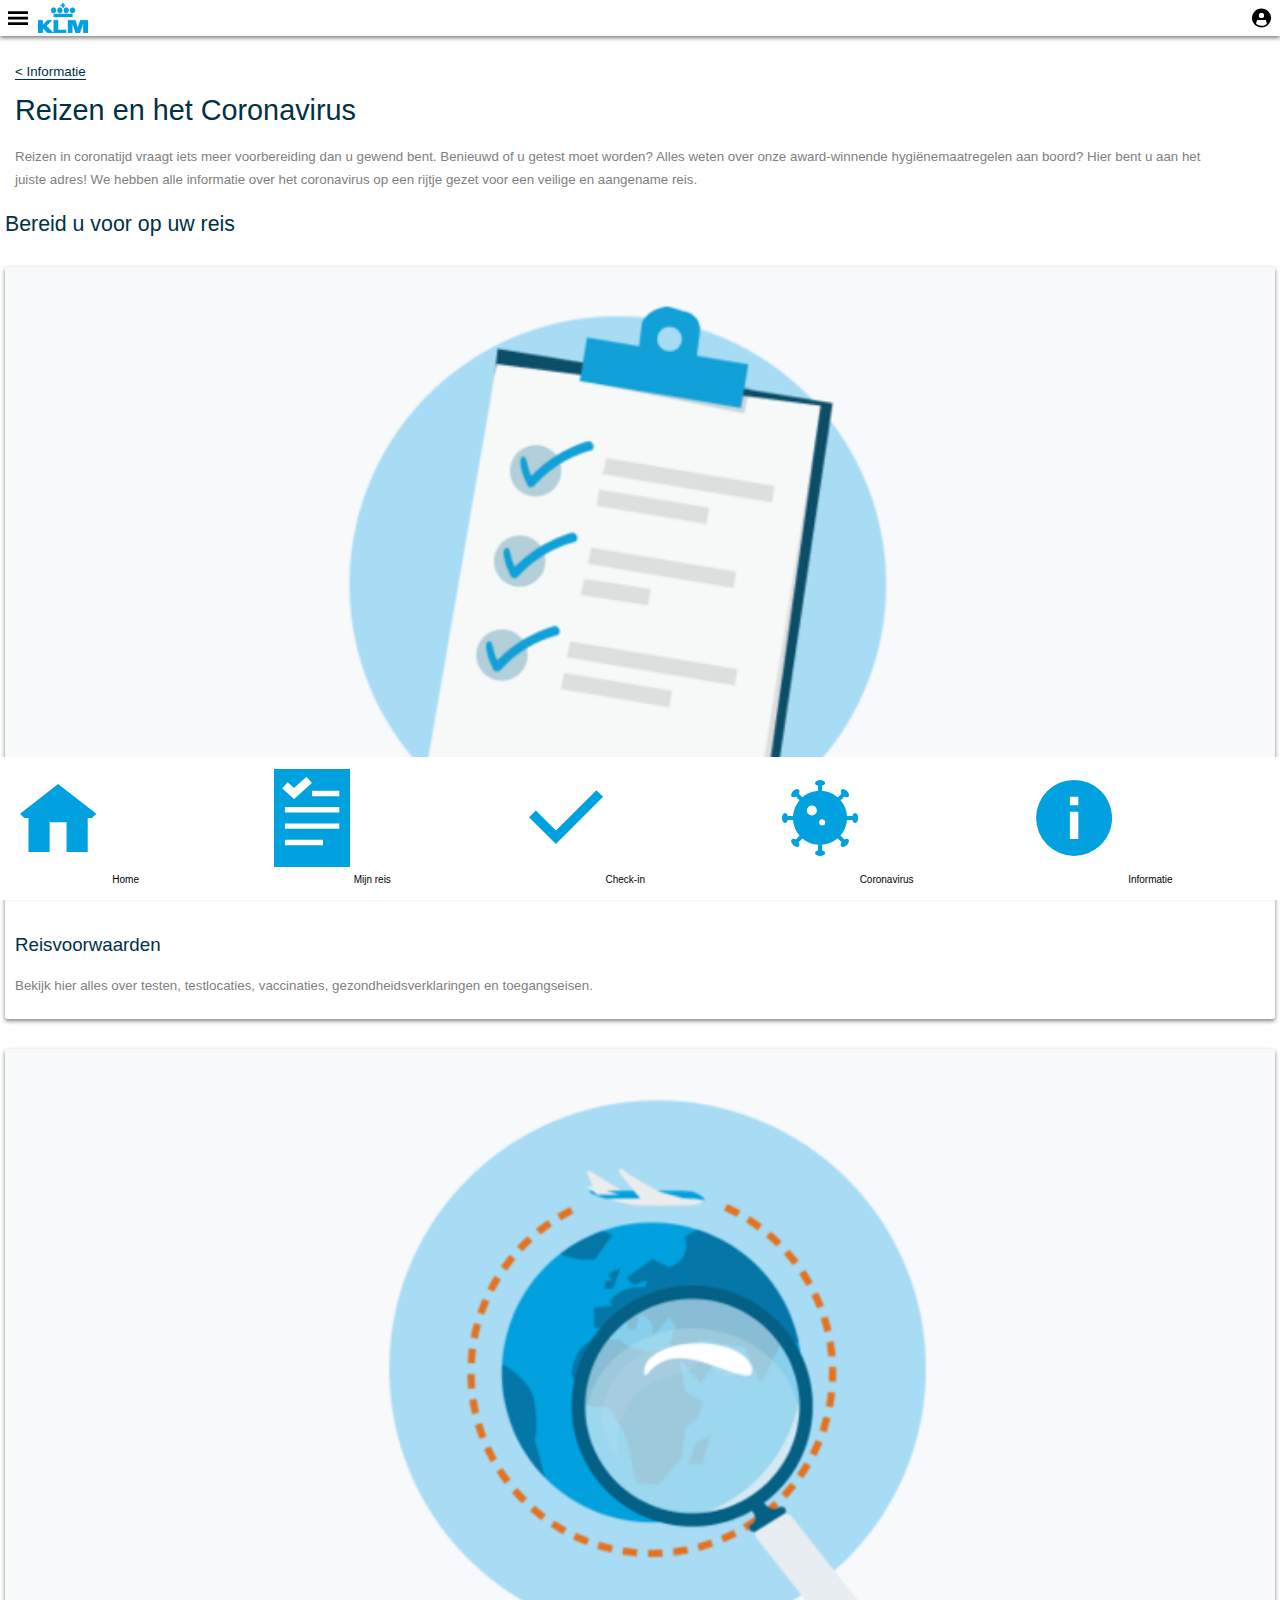
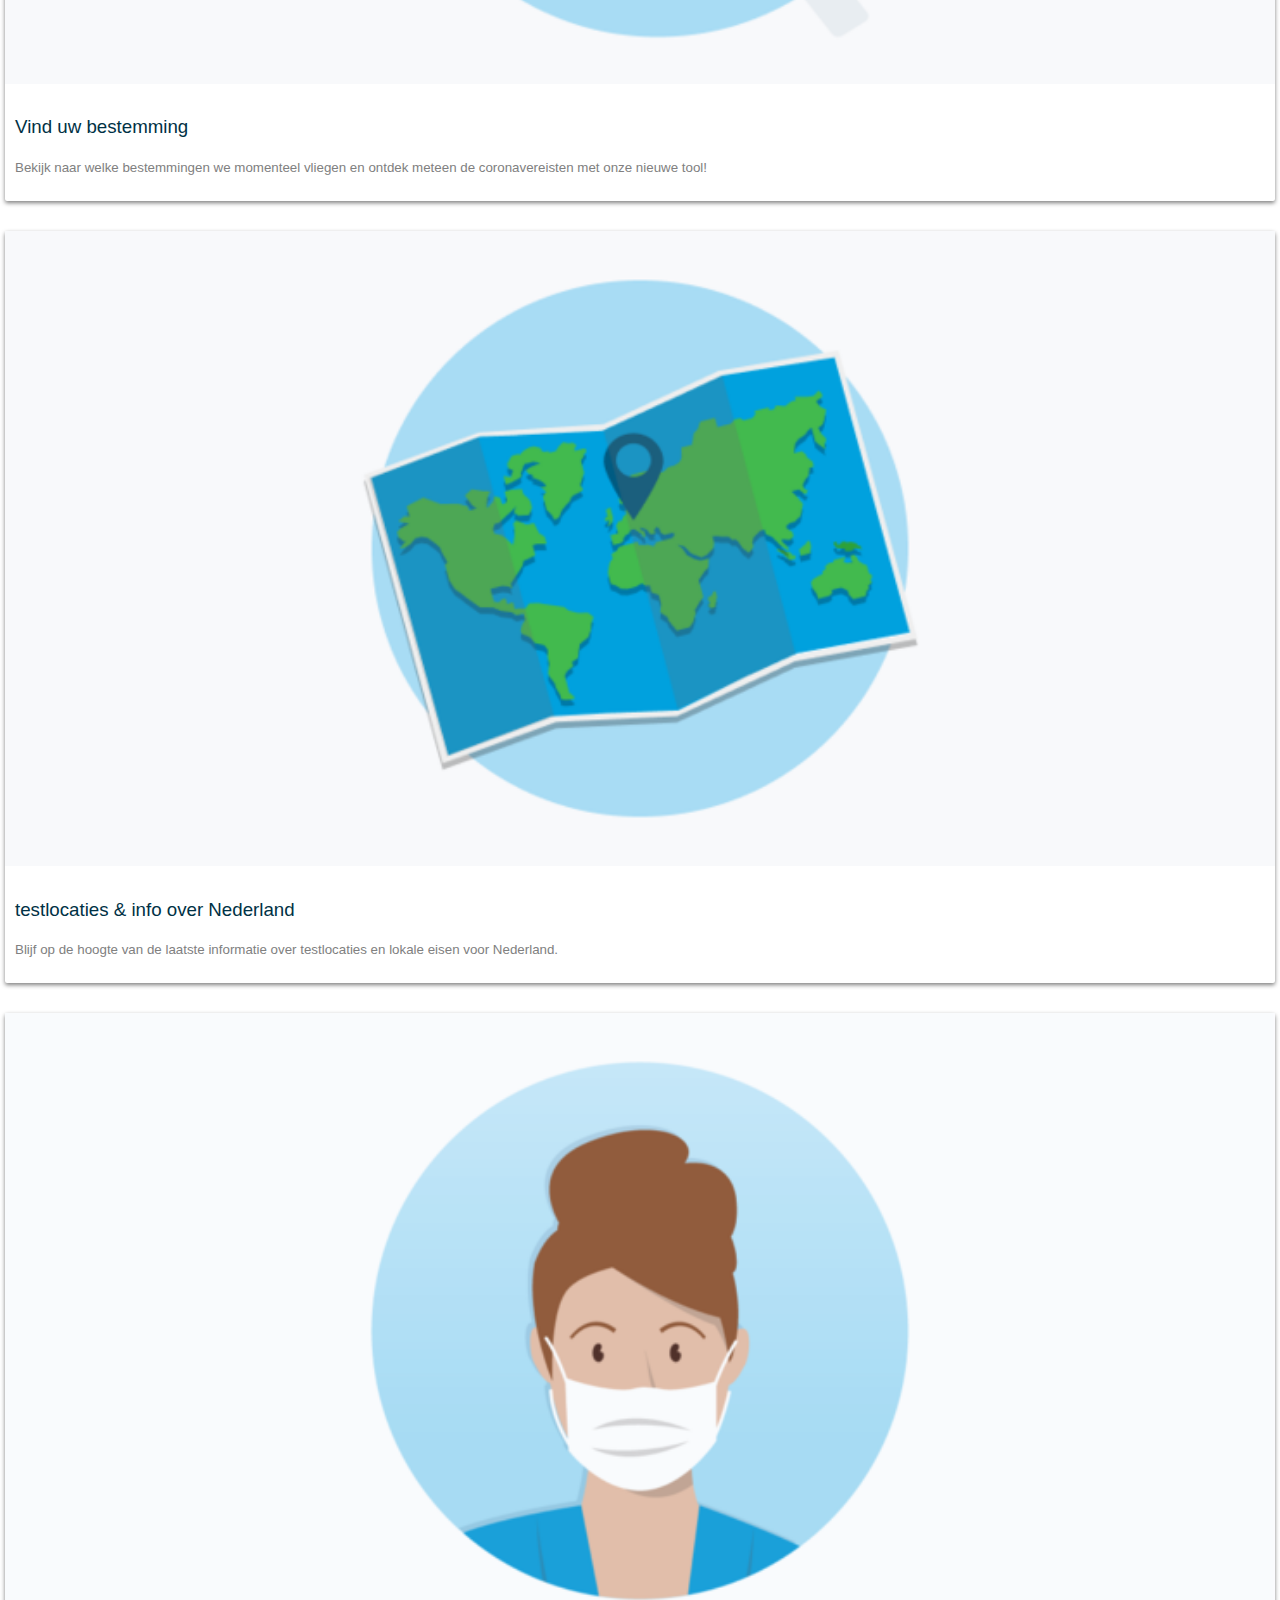
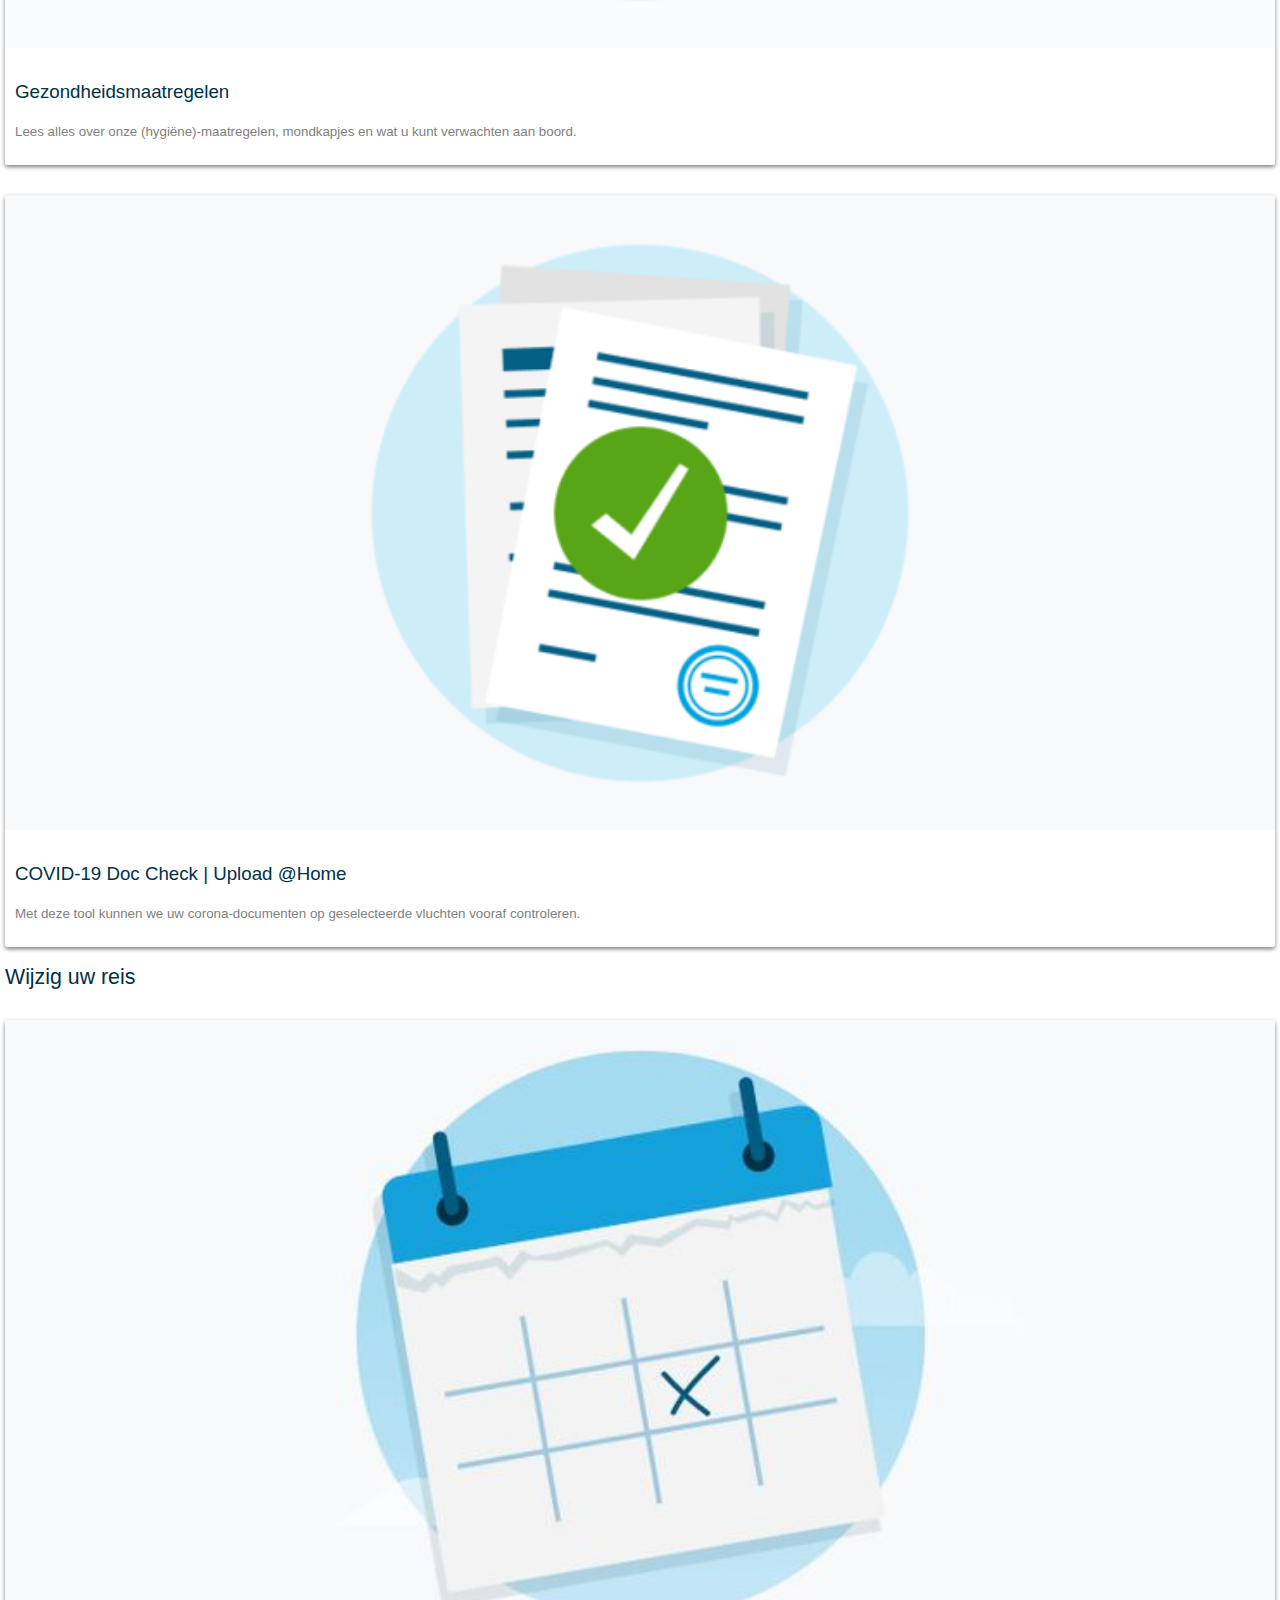
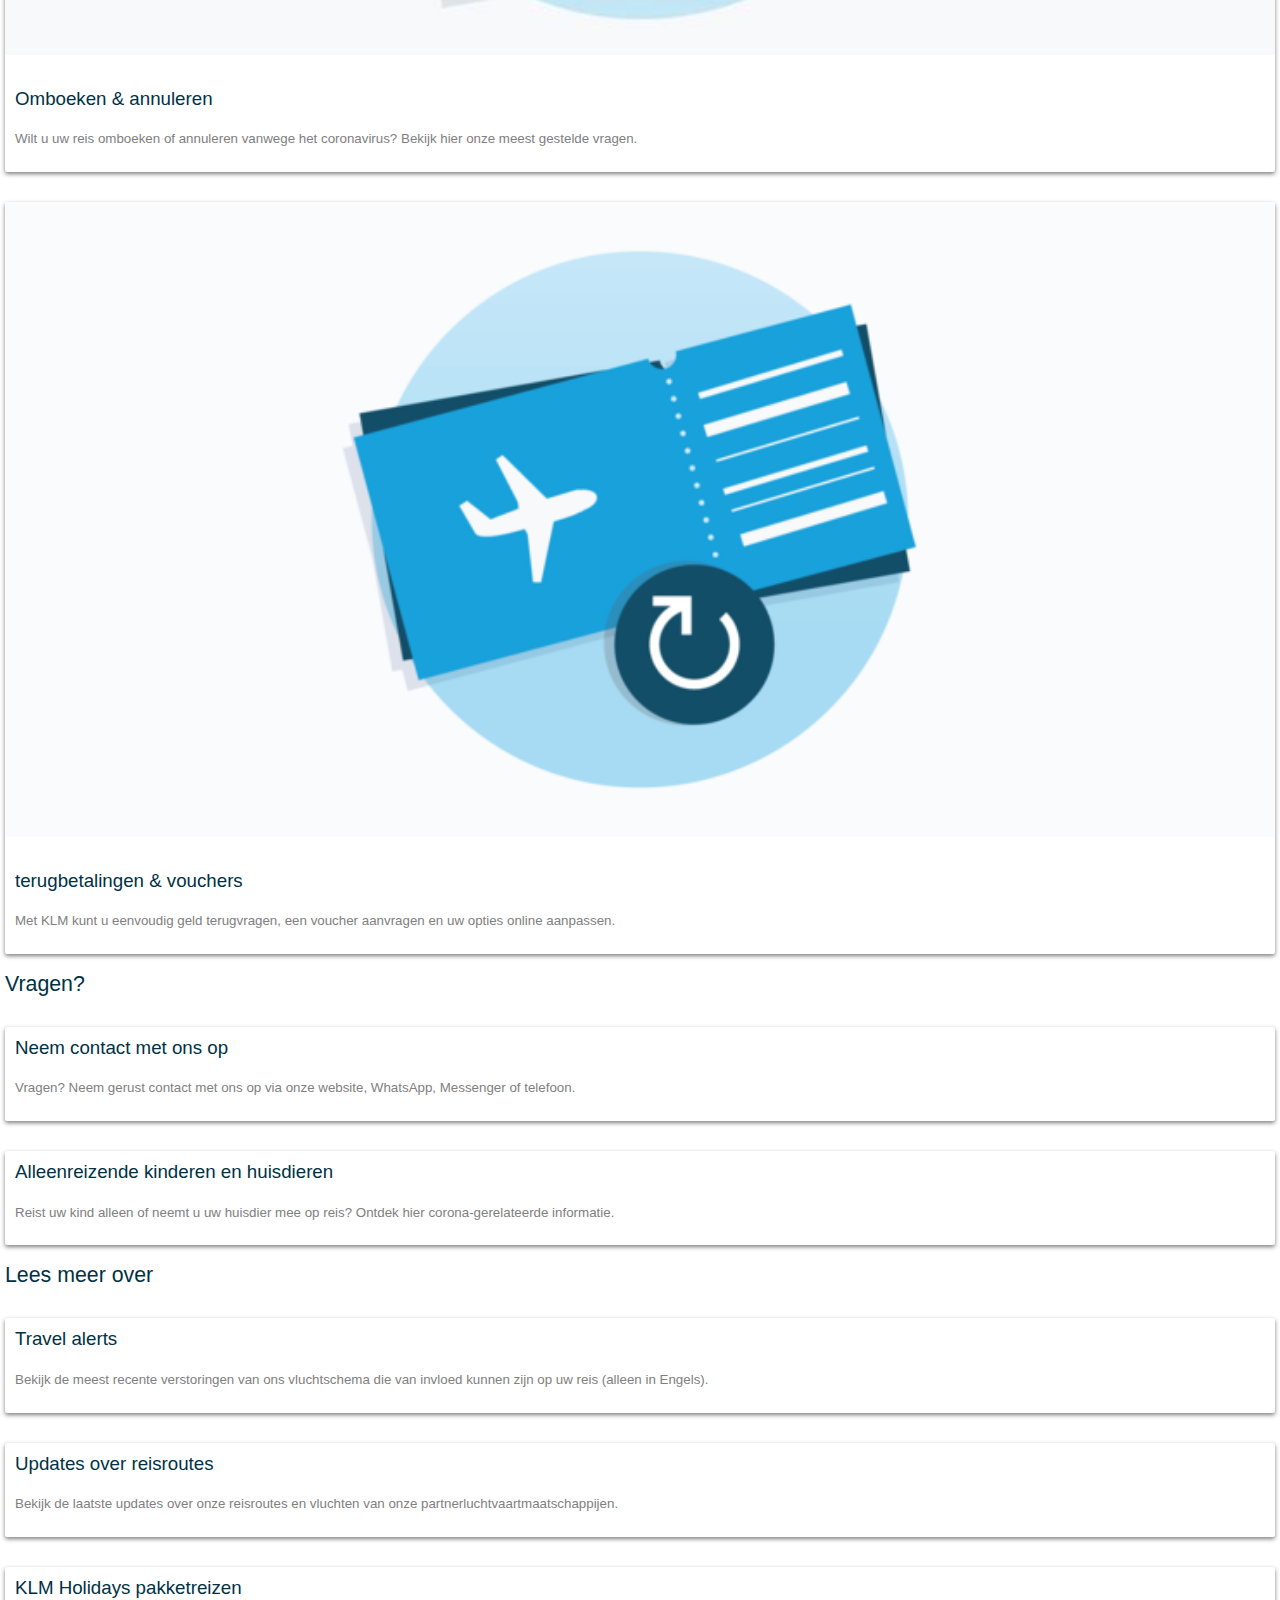
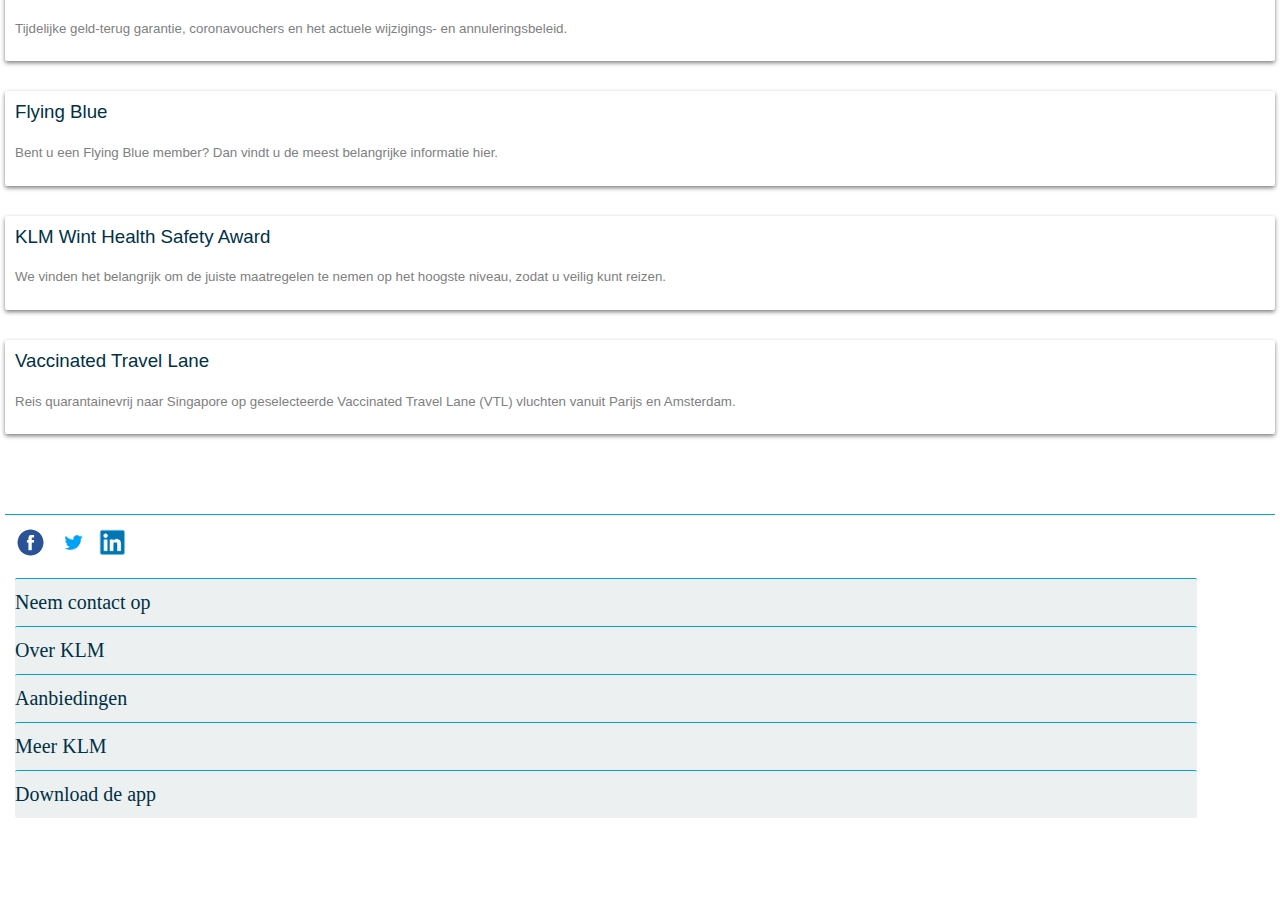
==== commit aa7a008a: "Add files via upload" ====
--- a/corona.html
+++ b/corona.html
@@ -15,22 +15,35 @@
 <body class="page2">
     <header>
         <nav class="nav">
-            <svg xmlns="http://www.w3.org/2000/svg" width="100%" height="100%" viewBox="0 0 16 11" fit=""
+            <svg xmlns="http://www.w3.org/2000/svg" width="100%" height="100%" viewBox="0 0 16 11" 
                 preserveAspectRatio="xMidYMid meet" focusable="false" data-di-rand="1639339001306">
                 <path fill-rule="evenodd" d="M0 8.8h16V11H0V8.8zm16-4.4v2.2H0V4.4h16zM0 0h16v2.2H0V0z"></path>
             </svg>
             <img class="logo" src="images/klm_logo.png" alt="logo">
-            <svg xmlns="http://www.w3.org/2000/svg" width="100%" height="100%" viewBox="0 0 17 16" fit=""
+            <svg xmlns="http://www.w3.org/2000/svg" width="100%" height="100%" viewBox="0 0 17 16"
                 preserveAspectRatio="xMidYMid meet" focusable="false" data-di-rand="1639063424919">
                 <path fill-rule="evenodd"
                     d="M8.054 16c-.377 0-.753-.027-1.126-.08a7.814 7.814 0 0 1-2.188-.622 8.12 8.12 0 0 1-3.813-3.574A7.827 7.827 0 0 1 .164 9.61a8.013 8.013 0 0 1-.1-2.631 7.962 7.962 0 0 1 2.364-4.702A8.184 8.184 0 0 1 4.92.63 8.261 8.261 0 0 1 7.95 0a8.338 8.338 0 0 1 3.056.551 8.317 8.317 0 0 1 2.533 1.591 7.963 7.963 0 0 1 1.773 9.324A8.084 8.084 0 0 1 8.262 16h-.207zm-2.968-2.018l.06.027a6.75 6.75 0 0 0 2.734.658h.233c.294 0 .587-.027.88-.063a6.83 6.83 0 0 0 1.82-.524l.063-.027.064-.035.063-.027.063-.035.062-.027.062-.036.062-.035.061-.027.06-.035.029-.018.033-.018.027-.018.034-.018.026-.017.033-.018.026-.018.034-.018.025-.017.034-.027.024-.009.035-.027.023-.017.035-.018.023-.018.035-.027.021-.009.036-.026.022-.018.036-.027.02-.009.037-.026.019-.018.037-.027.018-.009.039-.035.016-.009.039-.036.015-.008.04-.027.014-.018.041-.027.013-.017.042-.036.01-.009.043-.035.01-.01.044-.035.008-.009.046-.035.006-.01.046-.035.055-.053.05-.044c-.308-1.023-.615-2.036-.912-3.058H4.348c-.3 1.022-.606 2.035-.914 3.058l.047.044h.001l.048.044.048.045c.127.107.258.213.393.32l.01.009.036.026.017.01.033.026.021.018.031.026.023.01.03.026.024.018.03.018.026.017.028.018.026.018.029.018.083.053.029.018.028.026.027.01.03.017.028.018.03.018.027.017.03.018.027.018.03.018.027.018.032.017.027.01.032.017.027.018.032.018.027.017.033.018.026.009.035.018.024.018.04.017.02.01zM8.054 3.556a2.23 2.23 0 0 1 2.236 2.222A2.231 2.231 0 0 1 8.054 8a2.23 2.23 0 0 1-2.237-2.222 2.23 2.23 0 0 1 2.237-2.222z">
                 </path>
             </svg>
+            <section>
+				<section>
+					<ul>
+						<li><a href="#" class="active">Home</a></li>
+						<li><a href="#">Mijn Reis</a></li>
+						<li><a href="#">Check-in</a></li>
+						<li><a href="corona.html">Coronavirus</a></li>
+						<li><a href="#">Informatie</a></li>
+						<li><a href="#">Contrast aan</a></li>
+						<li><a href="#">Netherlands - NL</a></li>
+					</ul>
+				</section>
+			</section>
         </nav>
     </header>
     <main>
         <section class="none">
-            <p class="noneP"> &lt; Informatie</p>
+            <p class="noneP"><span> &lt; Informatie</span></p>
             <h1>Reizen en het Coronavirus</h1>
             <p>Reizen in coronatijd vraagt iets meer voorbereiding dan u gewend bent. Benieuwd of u getest moet worden?
                 Alles weten over onze award-winnende hygiënemaatregelen aan boord? Hier bent u aan het juiste adres! We
@@ -119,56 +132,50 @@
             <p>Reis quarantainevrij naar Singapore op geselecteerde Vaccinated Travel Lane (VTL) vluchten vanuit Parijs
                 en Amsterdam. </p>
         </section>
-
-
-
-
-
     </main>
     <footer class="footer2">
         <section class="none">
             <a class="facebook" href="https://www.facebook.com/KLM"><img src="images/facebook.png" alt="facebook"></a>
             <a class="twitter" href="https://twitter.com/klm"><img src="images/twitter.png" alt="twitter"></a>
-            <a class="linkedin" href="https://www.linkedin.com/company/klm/"><img src="images/linkedin.png"
-                    alt="linkedin"></a>
+            <a class="linkedin" href="https://www.linkedin.com/company/klm/"><img src="images/linkedin.png" alt="linkedin"></a>
         </section>
         <ul class="footer">
-            <button>Neem contact op</button>
-            <button>Over KLM</button>
-            <button>Aanbiedingen</button>
-            <button>Meer KLM</button>
-            <button>Download de app</button>
+            <li>Neem contact op</li>
+            <li>Over KLM</li>
+            <li>Aanbiedingen</li>
+            <li>Meer KLM</li>
+            <li>Download de app</li>
         </ul>
         <nav class="footerNav">
             <ul class="footerSvg">
-                <li><svg xmlns="http://www.w3.org/2000/svg" width="30%" height="100%" viewBox="0 0 19 17" fit=""
-                        preserveAspectRatio="xMidYMid meet" focusable="false">
-                        <path d="M9.5 0L19 7.438 17.945 8.5h-1.057V17h-5.277V9.562H7.388V17H2.111V8.5H1.055L0 7.438z">
-                        </path>
-                    </svg></li>
-                <li><svg height="100%" viewBox="0 0 14 18" width="30%" xmlns="http://www.w3.org/2000/svg" fit=""
-                        preserveAspectRatio="xMidYMid meet" focusable="false">
-                        <path
-                            d="m0 0v18h14v-18zm2.5 2.44 1.18 1.06 2.28-2.06 1 1.12-3.26 2.96-2.18-1.94zm6.5 11.56h-7v-1h7zm3-3h-10v-1h10zm0-3h-10v-1h10zm0-3h-5v-1h5z">
-                        </path>
-                    </svg></li>
-                <li><svg xmlns="http://www.w3.org/2000/svg" width="30%" height="100%" viewBox="0 0 18 14" fit=""
-                        preserveAspectRatio="xMidYMid meet" focusable="false">
-                        <path fill-rule="evenodd"
-                            d="M6.605 9.977l9.55-9.551 1.588 1.588-11.138 11.14L.253 6.801l1.588-1.589z"></path>
-                    </svg></li>
-                <li><svg xmlns="http://www.w3.org/2000/svg" width="30%" height="100%" viewBox="0 0 18 18" fit=""
-                        preserveAspectRatio="xMidYMid meet" focusable="false">
-                        <path
-                            d="M9 0c.654 0 1.184.318 1.184.71 0 .294-.296.546-.72.654v1.233a6.368 6.368 0 0 1 3.703 1.552l.884-.885c-.213-.37-.24-.75-.036-.954.277-.277.877-.127 1.34.335.462.463.612 1.062.334 1.34-.207.207-.594.176-.97-.046l-.885.883a6.364 6.364 0 0 1 1.514 3.694h1.293c.111-.413.36-.7.649-.7.392 0 .71.53.71 1.184 0 .654-.318 1.184-.71 1.184-.294 0-.546-.296-.654-.72h-1.29a6.37 6.37 0 0 1-1.525 3.673l.918.918c.365-.204.735-.227.936-.026.277.277.127.877-.335 1.34-.463.462-1.063.612-1.34.334-.21-.21-.175-.608.057-.989l-.905-.905a6.362 6.362 0 0 1-3.688 1.538v1.289c.424.108.72.36.72.654 0 .392-.53.71-1.184.71-.654 0-1.184-.318-1.184-.71 0-.29.287-.538.7-.649v-1.29a6.371 6.371 0 0 1-3.695-1.514l-.892.892c.222.375.254.763.046.97-.277.277-.877.127-1.34-.335-.462-.462-.612-1.062-.334-1.34.204-.204.583-.176.953.037l.893-.89a6.371 6.371 0 0 1-1.553-3.707h-1.23c-.108.424-.36.72-.654.72C.318 10.184 0 9.654 0 9c0-.654.318-1.184.71-1.184.29 0 .538.287.649.7h1.233c.1-1.42.664-2.713 1.542-3.727l-.845-.843c-.376.222-.764.254-.972.046-.277-.277-.127-.877.335-1.34.463-.462 1.062-.612 1.34-.334.204.204.177.583-.036.953l.849.85a6.36 6.36 0 0 1 3.711-1.527V1.359c-.413-.111-.7-.36-.7-.649C7.816.318 8.346 0 9 0zm.526 9.33a.71.71 0 1 0 0 1.419.71.71 0 0 0 0-1.418zM7.052 6.069a1.184 1.184 0 1 0 0 2.368 1.184 1.184 0 0 0 0-2.368z"
-                            fill-rule="nonzero"></path>
-                    </svg></li>
-                <li><svg xmlns="http://www.w3.org/2000/svg" width="30%" height="100%" viewBox="0 0 16 16" fit=""
-                        preserveAspectRatio="xMidYMid meet" focusable="false">
-                        <path
-                            d="M8 .02A7.981 7.981 0 0 1 15.977 8a7.981 7.981 0 0 1-7.979 7.978A7.981 7.981 0 0 1 .021 8 7.981 7.981 0 0 1 7.999.021zm-.887 12.412h1.773V6.67H7.113v5.762zm0-7.092h1.773V3.567H7.113V5.34z">
-                        </path>
-                    </svg></li>
+                <li><a href="index.html"><svg xmlns="http://www.w3.org/2000/svg" width="30%" height="100%" viewBox="0 0 19 17" 
+                    preserveAspectRatio="xMidYMid meet" focusable="false">
+                    <path d="M9.5 0L19 7.438 17.945 8.5h-1.057V17h-5.277V9.562H7.388V17H2.111V8.5H1.055L0 7.438z">
+                    </path>
+                </svg></a></li>
+            <li><a href="#"><svg height="100%" viewBox="0 0 14 18" width="30%" xmlns="http://www.w3.org/2000/svg" 
+                    preserveAspectRatio="xMidYMid meet" focusable="false">
+                    <path
+                        d="m0 0v18h14v-18zm2.5 2.44 1.18 1.06 2.28-2.06 1 1.12-3.26 2.96-2.18-1.94zm6.5 11.56h-7v-1h7zm3-3h-10v-1h10zm0-3h-10v-1h10zm0-3h-5v-1h5z">
+                    </path>
+                </svg></a></li>
+            <li><a href="#"><svg xmlns="http://www.w3.org/2000/svg" width="30%" height="100%" viewBox="0 0 18 14" 
+                    preserveAspectRatio="xMidYMid meet" focusable="false">
+                    <path fill-rule="evenodd"
+                        d="M6.605 9.977l9.55-9.551 1.588 1.588-11.138 11.14L.253 6.801l1.588-1.589z"></path>
+                </svg></a></li>
+            <li><a href="#"><svg xmlns="http://www.w3.org/2000/svg" width="30%" height="100%" viewBox="0 0 18 18" 
+                    preserveAspectRatio="xMidYMid meet" focusable="false">
+                    <path
+                        d="M9 0c.654 0 1.184.318 1.184.71 0 .294-.296.546-.72.654v1.233a6.368 6.368 0 0 1 3.703 1.552l.884-.885c-.213-.37-.24-.75-.036-.954.277-.277.877-.127 1.34.335.462.463.612 1.062.334 1.34-.207.207-.594.176-.97-.046l-.885.883a6.364 6.364 0 0 1 1.514 3.694h1.293c.111-.413.36-.7.649-.7.392 0 .71.53.71 1.184 0 .654-.318 1.184-.71 1.184-.294 0-.546-.296-.654-.72h-1.29a6.37 6.37 0 0 1-1.525 3.673l.918.918c.365-.204.735-.227.936-.026.277.277.127.877-.335 1.34-.463.462-1.063.612-1.34.334-.21-.21-.175-.608.057-.989l-.905-.905a6.362 6.362 0 0 1-3.688 1.538v1.289c.424.108.72.36.72.654 0 .392-.53.71-1.184.71-.654 0-1.184-.318-1.184-.71 0-.29.287-.538.7-.649v-1.29a6.371 6.371 0 0 1-3.695-1.514l-.892.892c.222.375.254.763.046.97-.277.277-.877.127-1.34-.335-.462-.462-.612-1.062-.334-1.34.204-.204.583-.176.953.037l.893-.89a6.371 6.371 0 0 1-1.553-3.707h-1.23c-.108.424-.36.72-.654.72C.318 10.184 0 9.654 0 9c0-.654.318-1.184.71-1.184.29 0 .538.287.649.7h1.233c.1-1.42.664-2.713 1.542-3.727l-.845-.843c-.376.222-.764.254-.972.046-.277-.277-.127-.877.335-1.34.463-.462 1.062-.612 1.34-.334.204.204.177.583-.036.953l.849.85a6.36 6.36 0 0 1 3.711-1.527V1.359c-.413-.111-.7-.36-.7-.649C7.816.318 8.346 0 9 0zm.526 9.33a.71.71 0 1 0 0 1.419.71.71 0 0 0 0-1.418zM7.052 6.069a1.184 1.184 0 1 0 0 2.368 1.184 1.184 0 0 0 0-2.368z"
+                        fill-rule="nonzero"></path>
+                </svg></a></li>
+            <li><a><svg xmlns="http://www.w3.org/2000/svg" width="30%" height="100%" viewBox="0 0 16 16"
+                    preserveAspectRatio="xMidYMid meet" focusable="false">
+                    <path
+                        d="M8 .02A7.981 7.981 0 0 1 15.977 8a7.981 7.981 0 0 1-7.979 7.978A7.981 7.981 0 0 1 .021 8 7.981 7.981 0 0 1 7.999.021zm-.887 12.412h1.773V6.67H7.113v5.762zm0-7.092h1.773V3.567H7.113V5.34z">
+                    </path>
+                </svg></a></li>
             </ul>
             <ul class="footerMenu">
                 <li>Home</li>
--- a/styles/style.css
+++ b/styles/style.css
@@ -5,11 +5,15 @@
   box-sizing: border-box;
 }
 
+body {
+  margin: 0;
+}
+
 /*styling voor de p elementen*/
 p {
   display: flex;
-  font-family: verdana regular;
-  margin-left: 1%;
+  font-family: "Verdana", "sans-serif";
+  margin-left: 7px;
   font-size: 10pt;
   color: gray;
   width: 95%;
@@ -19,49 +23,93 @@
 /*styling voor de top navigatie*/
 .nav {
   box-shadow: 0 2px 4px 0 rgba(0, 0, 0, .5);
-}
-
-.nav :first-child {
-  fill: #00a1de;
-  width: 5%;
-  margin-top: 4%;
-  margin-left: 5%;
-}
-
-.nav :nth-child(2) {
-  width: 13%;
-  margin-left: 10%;
-  margin-top: 5%;
-  margin-bottom: -2%;
-}
-
-.nav :nth-child(3) {
-  display: flex;
-  fill: #00a1de;
-  width: 5%;
-  margin-left: 93%;
+  display: flex;
+  padding: 0.2em;
+  align-items: center;
+}
+
+.nav svg {
+  height: 20px;
+  width: 20px;
+  margin: 0 5px;
+}
+
+.nav img {
+  height: 30px;
+  width: 50px;
+  margin: 0 5px;
+}
+
+.nav svg:last-of-type {
+  margin-left: auto;
+}
+
+.nav > section {
+  position: absolute;
+  left: 0;
+  right: 0;
+  top: 0;
+  bottom: 0;
+  background: rgba(0, 0, 0, .5);
+  z-index: 100000;
+  display: none;
+}
+
+.menuOpen {
+  display: unset !important;
+}
+
+.nav > section > section {
+  background: white;
+  width: 80%;
+  height: 100%;
+}
+
+.nav > section > section ul {
+  margin: 0;
+  list-style: none;
+  padding: 0;
+  width: 100%;
+  padding-top: 7px;
+}
+
+.nav > section > section ul li {
+  width: 100%;
+}
+
+.nav > section > section ul li a {
+  padding: 1em 2em;
+  width: 100%;
+  display: inline-block;
+  text-decoration: none;
+  color: #003145;
+  font-family: "Verdana", "sans-serif";
+}
+
+.nav > section > section ul li a.active {
+  border-left: 4px solid #e37222;
+  background-color: #f0efed;
 }
 
 /*styling voor de section boeken*/
 .boeken {
   display: flex;
   align-items: flex-start;
-  margin-left: 5%;
-  margin-top: 5%;
+  margin-left: 10px;
+  margin-top: 20px;
 }
 
 .boeken :first-child {
   fill: #00a1de;
-  width: 6%;
-  margin-right: 5%;
-  margin-top: 1%;
+  width: 25px;
+  margin-right: 10px;
 }
 
 .boeken h1 {
-  font-family: verdana regular;
+  font-family: "Verdana", "sans-serif";
   font-size: 10pt;
   color: #00a1de;
-  margin-top: 1%;
+  margin-top: 5px;
 }
 
 /*styling voor het formulier */
@@ -72,38 +120,29 @@
 }
 
 .form :first-child {
-  font-family: verdana regular;
+  font-family: "Verdana", "sans-serif";
   font-size: 12pt;
-  margin-top: 10%;
-  margin-right: 0.5em;
-  margin-left: 0.5em;
-  margin-bottom: 10%;
-  width: calc(100% - 1em);
+  margin-top: 40px;
+  margin-left: 10px;
+  margin-right: 10px;
+  margin-bottom: 30px;
   border: 0;
   border-bottom: 1px solid #a9a9a9;
-}
-
-.form svg {
-  display: flex;
-  fill: #00a1de;
-  width: 6%;
-  margin-left: 4%;
 }
 
 .form input {
   font-size: 12pt;
   padding-top: 1%;
-  margin-top: 5%;
-  margin-right: 0.5em;
-  margin-left: 0.5em;
-  margin-bottom: 10%;
-  width: calc(100% - 1em);
+  margin-top: 20px;
+  margin-left: 10px;
+  margin-right: 10px;
+  margin-bottom: 40px;
   border: 0;
   border-bottom: 1px solid #a9a9a9;
   background-repeat: no-repeat;
   background-size: 1em;
   background-position: 0.2em 50%;
-  padding-left: 1.4em;
+  padding-left: 30px;
 }
 
 .form input:nth-of-type(1) {
@@ -116,12 +155,11 @@
 
 .class {
   font-size: 12pt;
-  padding-top: 0;
-  padding-bottom: 3%;
-  margin-top: 5%;
-  margin-right: 0.5em;
-  margin-left: 0.5em;
-  width: calc(100% - 1em);
+  padding-bottom: 3px;
+  margin-bottom: 10px;
+  margin-top: 20px;
+  margin-right: 10px;
+  margin-left: 10px;
   border: 0;
   border-bottom: 1px solid #a9a9a9;
 }
@@ -129,20 +167,19 @@
 .checkbox {
   display: flex;
   align-content: flex-start;
-  margin-left: -8em;
+  margin-left: 5px;
 }
 
 .checkbox p {
-  font-family: verdana regular;
+  font-family: "Verdana", "sans-serif";
   font-size: 10pt;
   display: flex;
-  margin-top: 8%;
-  margin-left: -20%;
-  width: 100%;
+  margin-top: 35px;
+  margin-left: 10px;
 }
 
 .form .zoeken {
-  font-family: verdana regular;
+  font-family: "Verdana", "sans-serif";
   color: white;
   background-color: #e37222;
   padding-top: 12px;
@@ -170,29 +207,29 @@
 /*styling voor het tabblad vluchten*/
 .vluchten button:nth-of-type(1) {
   display: flex;
-  font-family: verdana regular;
+  font-family: "Verdana", "sans-serif";
   font-size: 10pt;
   color: #005b82;
   background-color: white;
-  margin-top: 20%;
-  margin-bottom: -8%;
-  margin-left: 5%;
-  padding-bottom: 3%;
+  margin-top: 40px;
+  margin-bottom: -28px;
+  margin-left: 10px;
+  padding-bottom: 8px;
   border: 0;
   border-bottom: 2px solid #00a1de;
 }
 
 .vluchten button:nth-of-type(2) {
   display: flex;
-  font-family: verdana regular;
+  font-family: "Verdana", "sans-serif";
   font-size: 10pt;
   color: #005b82;
   background-color: white;
-  margin-top: 20%;
-  margin-bottom: -8%;
-  margin-left: 30%;
+  margin-top: 40px;
+  margin-bottom: -28px;
+  margin-left: 100px;
   margin-top: 0;
-  padding-bottom: 3%;
+  padding-bottom: 8px;
   border: 0;
 }
 
@@ -204,28 +241,28 @@
 }
 
 .carrousel2 {
-  margin-top: 15%;
+  margin-top: 50px;
   height: 250px;
   width: 280px;
-  margin-left: 3%;
-  margin-right: 5%;
+  margin-left: 10px;
+  margin-right: 10px;
   border-radius: 2px;
   box-shadow: 0 2px 4px 0 rgba(0, 0, 0, .5);
 }
 
 /*styling voor het tabblad vluchten*/
 .vluchten button:nth-of-type(3) {
-  font-family: verdana regular;
+  font-family: "Verdana", "sans-serif";
   color: white;
   background-color: #00a1de;
-  padding-top: 3%;
-  padding-bottom: 3%;
-  padding-left: 20%;
-  padding-right: 25%;
-  margin-left: 3%;
-  margin-right: 3%;
-  margin-bottom: 10%;
-  margin-top: 3%;
+  padding-top: 15px;
+  padding-bottom: 15px;
+  padding-left: 79px;
+  padding-right: 78px;
+  margin-left: 10px;
+  margin-right: 10px;
+  margin-bottom: 30px;
+  margin-top: 10px;
   border: none;
   border-radius: 2px;
   box-shadow: 0 2px 4px 0 rgba(0, 0, 0, .5);
@@ -233,28 +270,27 @@
 
 /*styling voor de section verrijken*/
 .verrijken h2 {
-  font-family: verdana regular;
+  font-family: "Verdana", "sans-serif";
   font-size: 16pt;
   font-weight: lighter;
-  margin-bottom: -10%;
-  margin-top: 5%;
-  margin-left: 3%;
+  margin-bottom: -25px;
+  margin-top: 30px;
+  margin-left: 10px;
 }
 
 .carrousel3 {
-  margin-top: 15%;
-  ;
+  margin-top: 35px;
   height: 180px;
   width: 70%;
-  margin-left: 4%;
-  margin-right: 4%;
+  margin-left: 10px;
+  margin-right: 10px;
   margin-top: none;
   border-radius: 2px;
   box-shadow: 0 2px 4px 0 rgba(0, 0, 0, .5);
 }
 
 .verrijken button {
-  font-family: verdana regular;
+  font-family: "Verdana", "sans-serif";
   color: white;
   background-color: #00a1de;
   padding-top: 12px;
@@ -271,40 +307,39 @@
 .speciale_aanbiedingen {
   box-shadow: 0 2px 4px 0 rgba(0, 0, 0, .5);
   border-radius: 2px;
-  padding-top: 5%;
-  padding-left: 1%;
-  padding-right: 1%;
-  padding-bottom: 5%;
-  margin-left: 3%;
-  margin-right: 3%;
-  margin-top: 12%;
+  padding-top: 10px;
+  padding-left: 10px;
+  padding-right: 8px;
+  padding-bottom: 10px;
+  margin-left: 10px;
+  margin-right: 10px;
+  margin-top: 30px;
   width: 95%;
 }
 
 .speciale_aanbiedingen h2 {
-  font-family: verdana regular;
+  font-family: "Verdana", "sans-serif";
   font-weight: lighter;
   font-size: 15pt;
-  margin-left: 3%;
-  margin-bottom: 2%;
+  margin-left: 10px;
+  margin-bottom: 5px;
 }
 
 .speciale_aanbiedingen p {
-  width: 90%;
   margin-top: 0;
-  margin-left: 3%;
+  margin-left: 10px;
   font-size: 10pt;
 }
 
 .speciale_aanbiedingen button {
-  font-family: verdana regular;
+  font-family: "Verdana", "sans-serif";
   color: white;
   background-color: #00a1de;
-  padding-top: 4%;
-  padding-bottom: 4%;
-  margin-bottom: 5%;
-  margin-top: 8%;
-  margin-left: 3%;
+  padding-top: 10px;
+  padding-bottom: 10px;
+  margin-bottom: 10px;
+  margin-top: 15px;
+  margin-left: 10px;
   width: 93%;
   border: none;
   border-radius: 2px;
@@ -312,24 +347,24 @@
 }
 
 .button4 {
-  margin: 5%;
+  margin: 10px;
   width: 90%;
   border-bottom: 1px solid #00a1de;
 }
 
 /*styling voor de knop om naar boven te gaan*/
 .back {
-  margin-top: 10%;
-  margin-left: 27%;
-  margin-bottom: 23%;
-  padding-top: 3%;
-  padding-bottom: 3%;
-  padding-right: 5%;
-  padding-left: 5%;
+  margin-top: 30px;
+  margin-left: 90px;
+  margin-bottom: 80px;
+  padding-top: 10px;
+  padding-bottom: 10px;
+  padding-right: 15px;
+  padding-left: 15px;
   border: 1;
   border-radius: 2px;
   border-color: #00a1de;
-  font-family: verdana regular;
+  font-family: "Verdana", "sans-serif";
   color: #00a1de;
   background-color: white;
   box-shadow: 0 2px 4px 0 rgba(0, 0, 0, .5);
@@ -339,21 +374,21 @@
 .facebook {
   display: flex;
   height: 35px;
-  margin-left: 1%;
+  margin-left: 10px;
 }
 
 .twitter {
   display: flex;
   height: 15px;
-  margin-left: 13%;
-  margin-top: -6%;
+  margin-left: 50px;
+  margin-top: -25px;
 }
 
 .linkedin {
   display: flex;
   height: 35px;
-  margin-left: 23%;
-  margin-top: -8%;
+  margin-left: 85px;
+  margin-top: -25px;
 }
 
 /*styling voor de footer*/
@@ -366,30 +401,30 @@
   border-top: 1px;
 }
 
-.footer button {
-  font-family: verdana regular;
-  color: #003145;
-  background-color: -internal-light-dark(black, white);
-  padding-top: 4%;
-  padding-bottom: 4%;
+.footer li {
+  font-family: "Verdana", "sans-serif";
+  color: #003145;
+  background-color: #EDf0f0;
+  padding-top: 12px;
+  padding-bottom: 12px;
   margin: 0;
-  margin-right: 0.5em;
-  margin-left: 0.5em;
+  margin-right: 10px;
+  margin-left: 10px;
   width: 95%;
   border: 0;
   border-top: 1px solid #00a1de;
   border-radius: 2px;
-  font-family: verdana regular;
+  font-family: "Verdana", "sans-serif";
   text-align: left;
-  font-size: 16pt;
-}
-
-.footer button:last-of-type {
-  margin-bottom: 25%;
+  font-size: 20px;
+  list-style-type: none;
+}
+
+.footer li:last-of-type {
+  margin-bottom: 80px;
 }
 
 .footerNav {
-  margin-top: 10%;
   position: fixed;
   bottom: 0;
   left: 0;
@@ -402,9 +437,9 @@
   display: flex;
   flex-direction: row;
   list-style: none;
-  margin-left: -10%;
-  margin-top: -4%;
-  margin-bottom: 5%;
+  margin-left: -35px;
+  margin-top: -15px;
+  margin-bottom: 15px;
   font-size: 10px;
   justify-content: space-around;
   fill: #00a1de;
@@ -415,11 +450,11 @@
   display: flex;
   flex-direction: row;
   list-style: none;
-  margin-left: -5%;
-  margin-right: -5%;
-  margin-top: -4%;
-  margin-bottom: 5%;
-  padding-top: 4%;
+  margin-left: -20px;
+  margin-right: -10px;
+  margin-top: -10px;
+  margin-bottom: 20px;
+  padding-top: 10px;
   justify-content: space-around;
   fill: #00a1de;
   background-color: white;
@@ -431,14 +466,85 @@
 
 /* hier begint de css voor de tweede pagina */
 
+/*styling voor de navigatie*/
+.page2 .nav {
+  box-shadow: 0 2px 4px 0 rgba(0, 0, 0, .5);
+  display: flex;
+  padding: 0.2em;
+  align-items: center;
+}
+
+.page2 .nav svg {
+  height: 20px;
+  width: 20px;
+  margin: 0 5px;
+}
+
+.page2 .nav img {
+  height: 30px;
+  width: 50px;
+  margin: 0 5px;
+}
+
+.page2 .nav svg:last-of-type {
+  margin-left: auto;
+}
+
+.page2 .nav > section {
+  position: absolute;
+  left: 0;
+  right: 0;
+  top: 0;
+  bottom: 0;
+  background: rgba(0, 0, 0, .5);
+  z-index: 100000;
+  display: none;
+}
+
+.page2 .menuOpen {
+  display: unset !important;
+}
+
+.page2 .nav > section > section {
+  background: white;
+  width: 80%;
+  height: 100%;
+}
+
+.page2 .nav > section > section ul {
+  margin: 0;
+  list-style: none;
+  padding: 0;
+  width: 100%;
+  padding-top: 7px;
+}
+
+.page2 .nav > section > section ul li {
+  width: 100%;
+}
+
+.page2 .nav > section > section ul li a {
+  padding: 1em 2em;
+  width: 100%;
+  display: inline-block;
+  text-decoration: none;
+  color: #003145;
+  font-family: "Verdana", "sans-serif";
+}
+
+.page2 .nav > section > section ul li a.active {
+  border-left: 4px solid #e37222;
+  background-color: #f0efed;
+}
+
 /*styling voor alle sections*/
 .page2 section {
-  padding-bottom: 1%;
-  box-shadow: 0 2px 4px 0 rgba(0, 0, 0, .5);
-  border-radius: 2px;
-  margin-left: 2%;
-  margin-right: 2%;
-  margin-top: 10%;
+  padding-bottom: 1px;
+  box-shadow: 0 2px 4px 0 rgba(0, 0, 0, .5);
+  border-radius: 2px;
+  margin-left: 5px;
+  margin-right: 5px;
+  margin-top: 30px;
 }
 
 /*styling voor de sections met de class "none"*/
@@ -446,18 +552,21 @@
   padding-bottom: 0;
   box-shadow: none;
   border-radius: 2px;
-  margin-left: 1%;
-  margin-right: 2%;
-  margin-top: 10%;
+  margin-left: 5px;
+  margin-right: 5px;
+  margin-top: 10px;
 }
 
 /*styling voor de p elementen in de class "none"*/
 .page2 .noneP {
+  display: inline-block;
   color: #003145;
   border: 0;
+  margin-top: 15px;
+}
+
+.page2 .noneP span {
   border-bottom: 1px solid #003145;
-  width: 25%;
-  margin-top: -3%;
 }
 
 /*styling voor de h1 elementen in de class "none"*/
@@ -466,8 +575,8 @@
   color: #003145;
   font-weight: 50;
   font-size: 1.8em;
-  margin-left: 4%;
-  margin-top: -4%;
+  margin-left: 10px;
+  margin-top: -10px;
 }
 
 /*styling voor de h1/2/3 elementen*/
@@ -476,7 +585,7 @@
   color: #003145;
   font-weight: 50;
   font-size: 1.8em;
-  margin-left: 4%;
+  margin-left: 10px;
 }
 
 .page2 h2 {
@@ -490,8 +599,8 @@
   font-family: Verdana, Geneva, Tahoma, sans-serif;
   color: #003145;
   font-weight: 400;
-  margin-left: 4%;
-  padding-top: 5%;
+  margin-left: 10px;
+  padding-top: 10px;
 }
 
 /*styling voor de p elementen in page 2*/
@@ -501,8 +610,8 @@
   width: 95%;
   font-size: 10pt;
   font-weight: 400;
-  margin-left: 4%;
-  margin-bottom: 10%;
+  margin-left: 10px;
+  margin-bottom: 20px;
 }
 
 /*styling voor de afbeeldingen in page 2*/
@@ -515,7 +624,7 @@
 .page2 .none .facebook {
   display: flex;
   height: 35px;
-  margin-left: 1%;
+  margin-left: 3px;
 }
 
 .page2 .none .twitter {
@@ -530,7 +639,6 @@
 
 /*styling voor de footer in page 2*/
 .footerNav {
-  margin-top: 10%;
   position: fixed;
   bottom: 0;
   left: 0;
@@ -548,8 +656,9 @@
 }
 
 .page2 .footer2 {
-  margin-top: 20%;
-  margin-left: 1%;
-  margin-right: 1%;
+  margin-top: 80px;
+  margin-left: 5px;
+  margin-right: 5px;
   border-top: 1px solid #00a1de;
-}+}
+
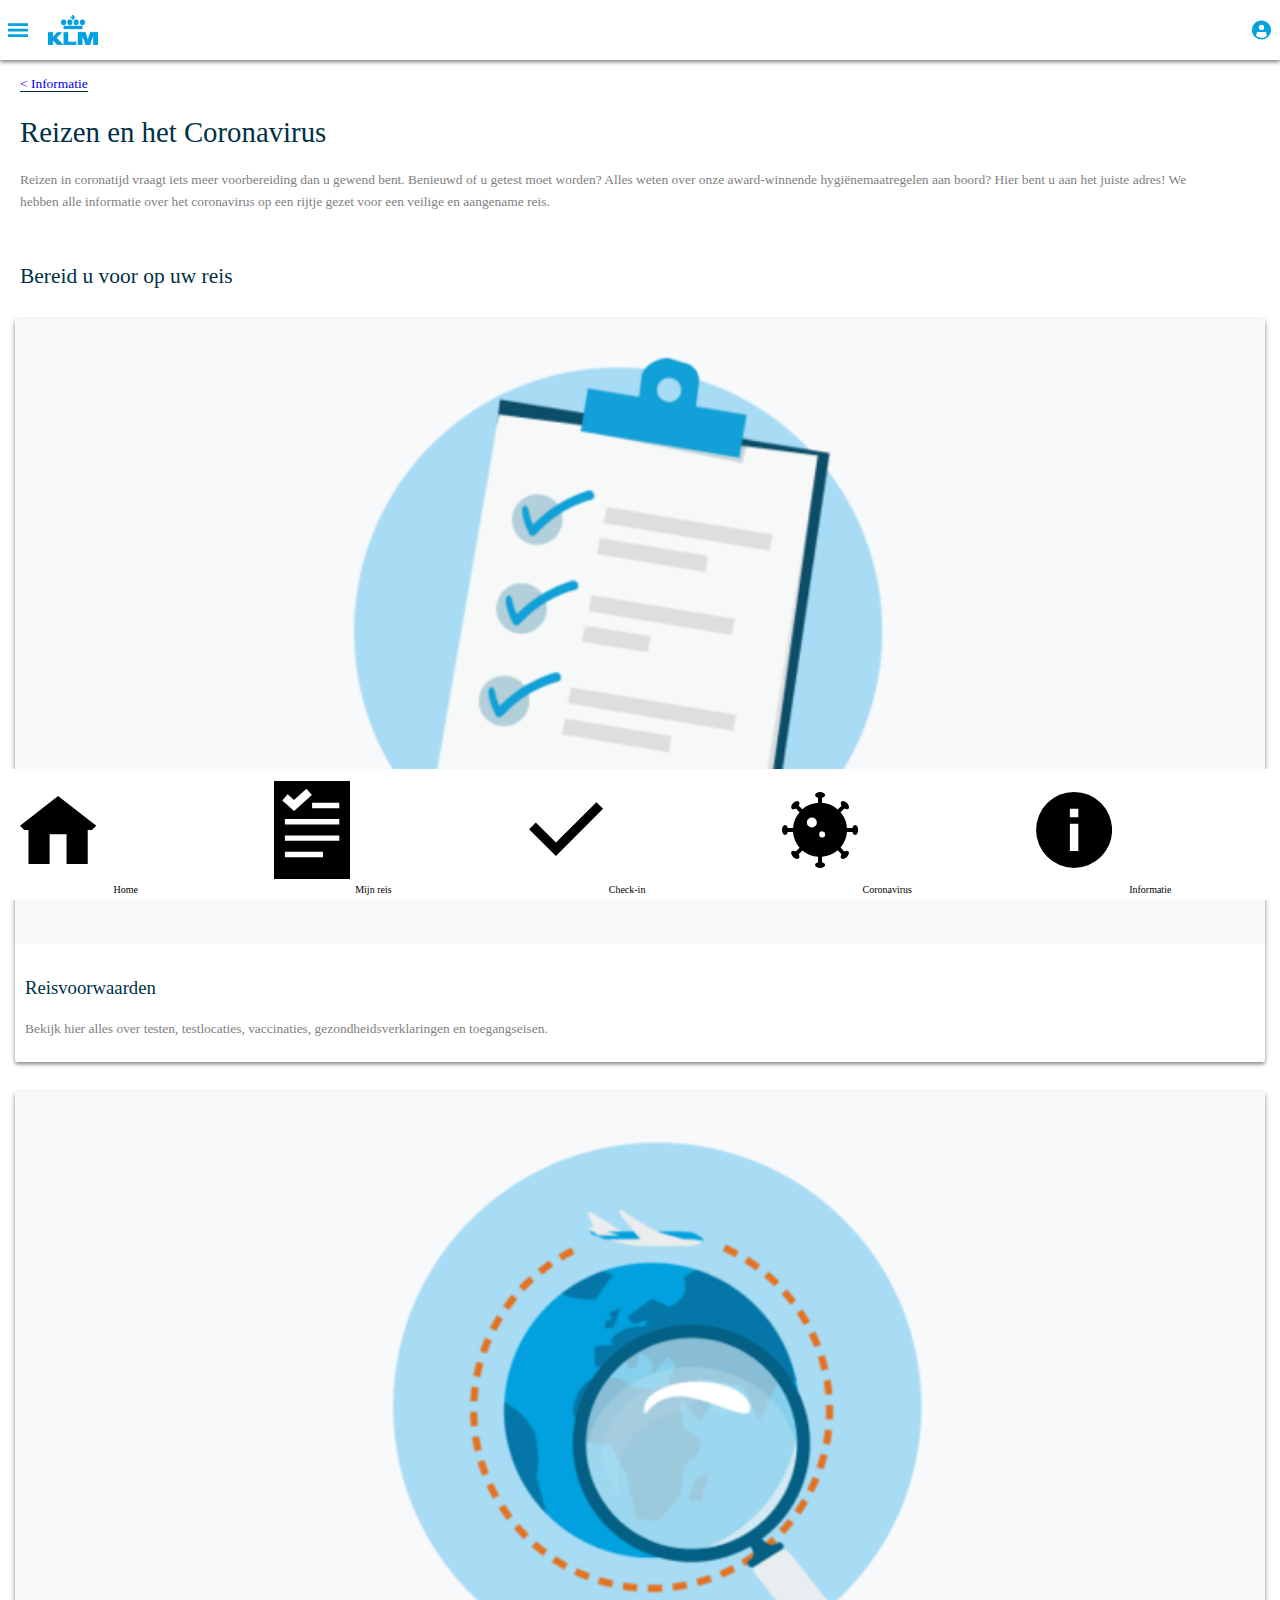
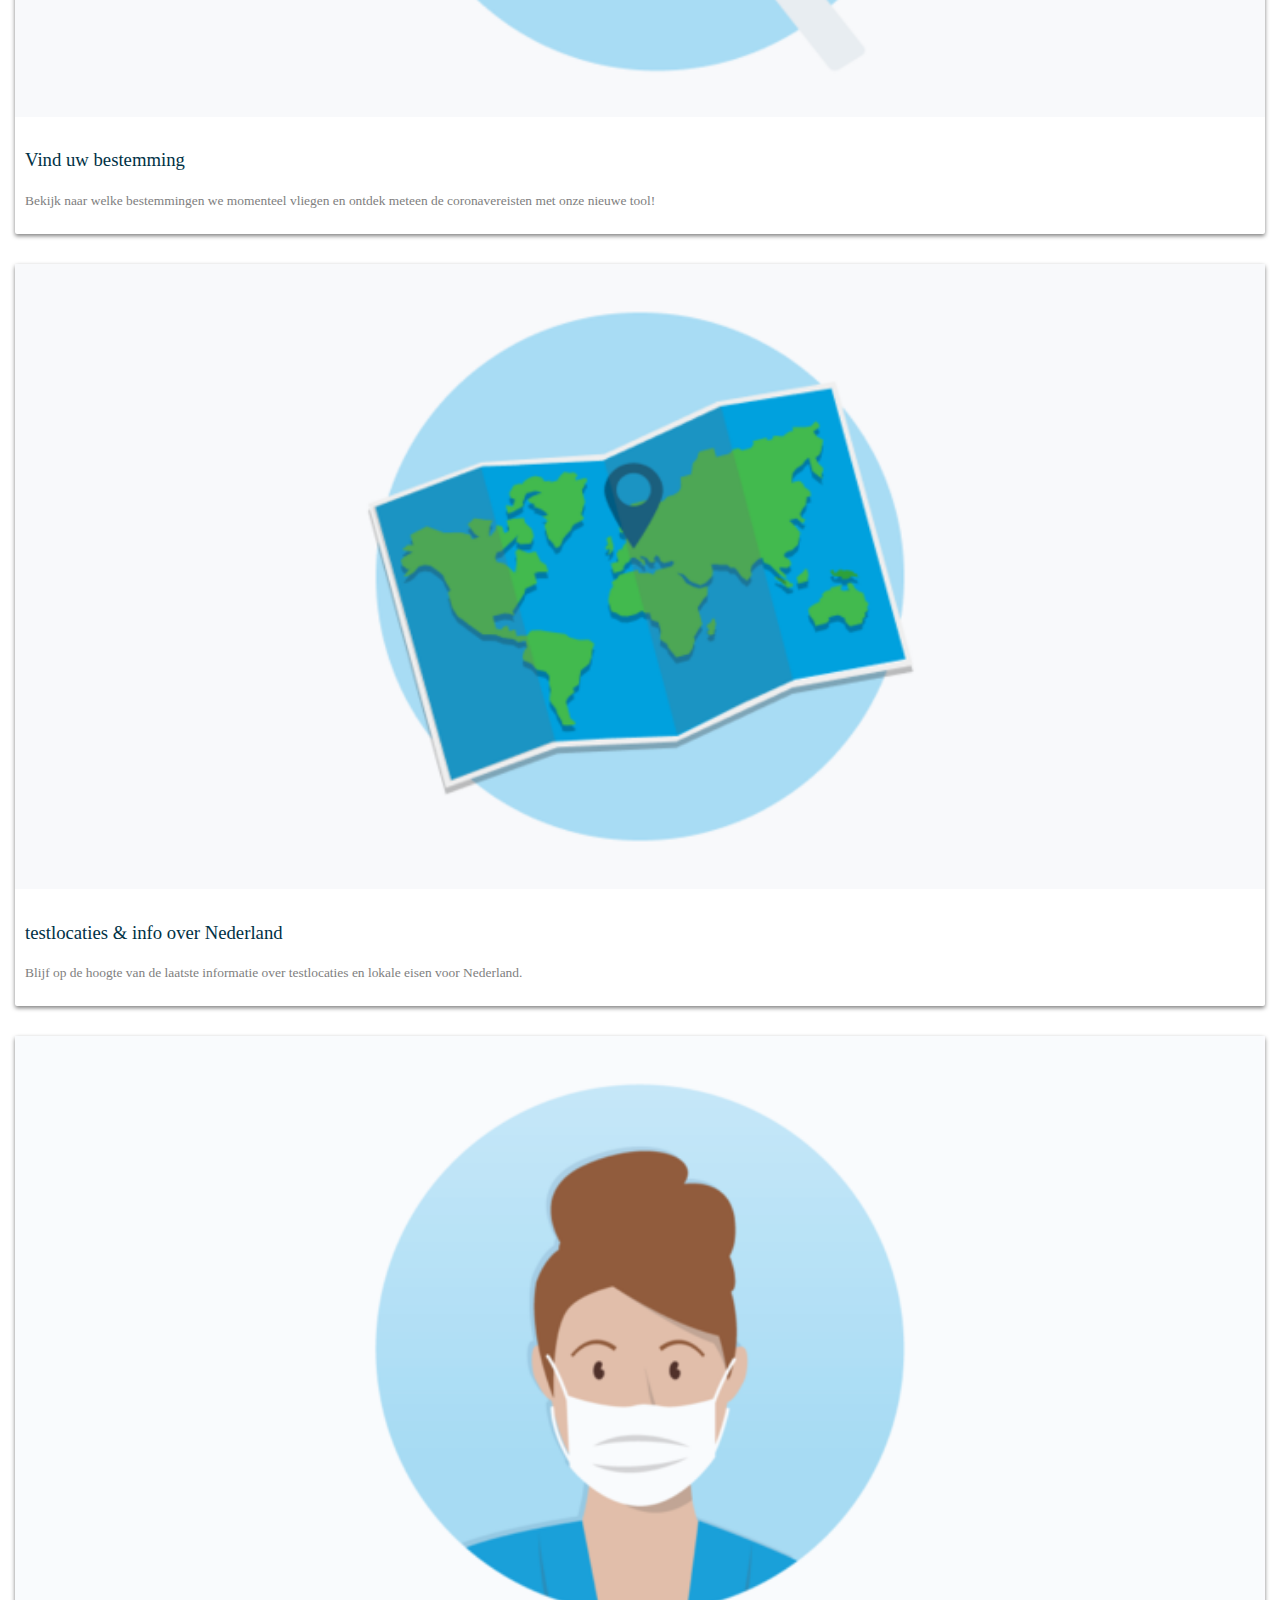
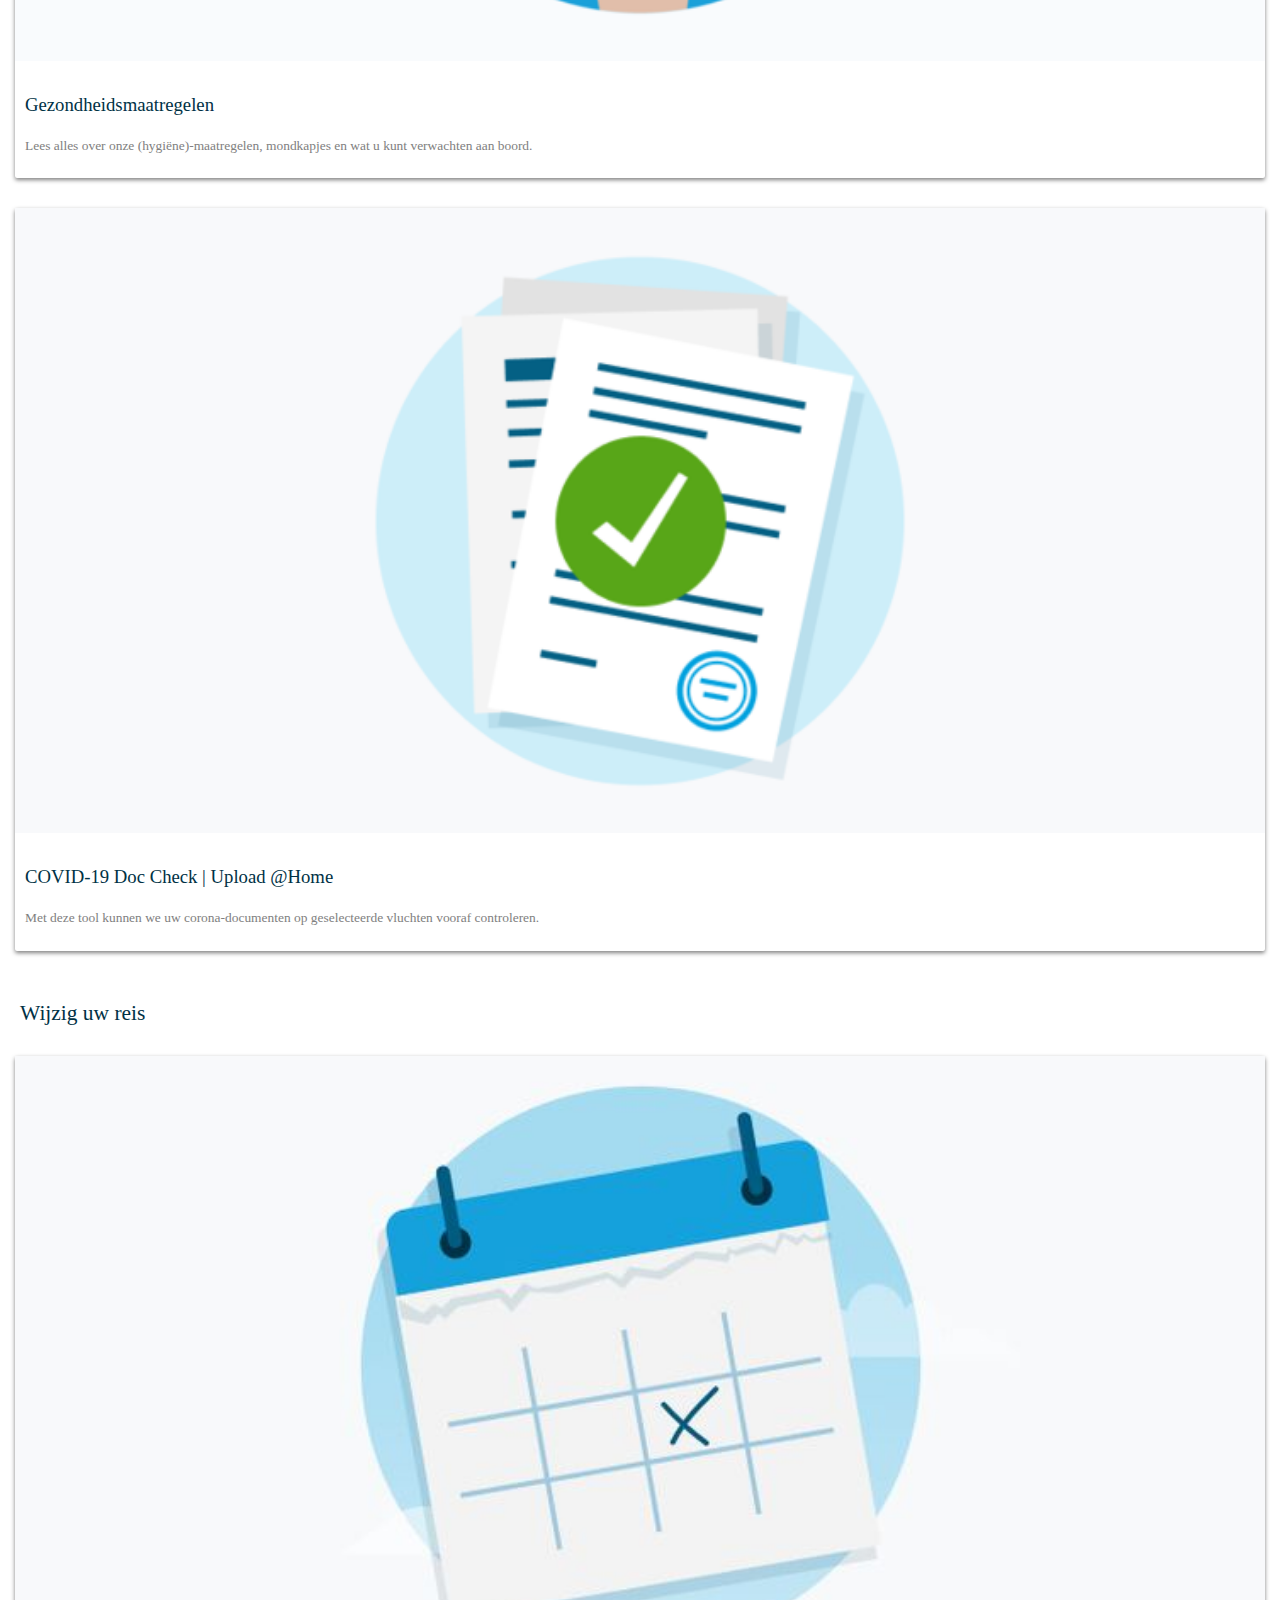
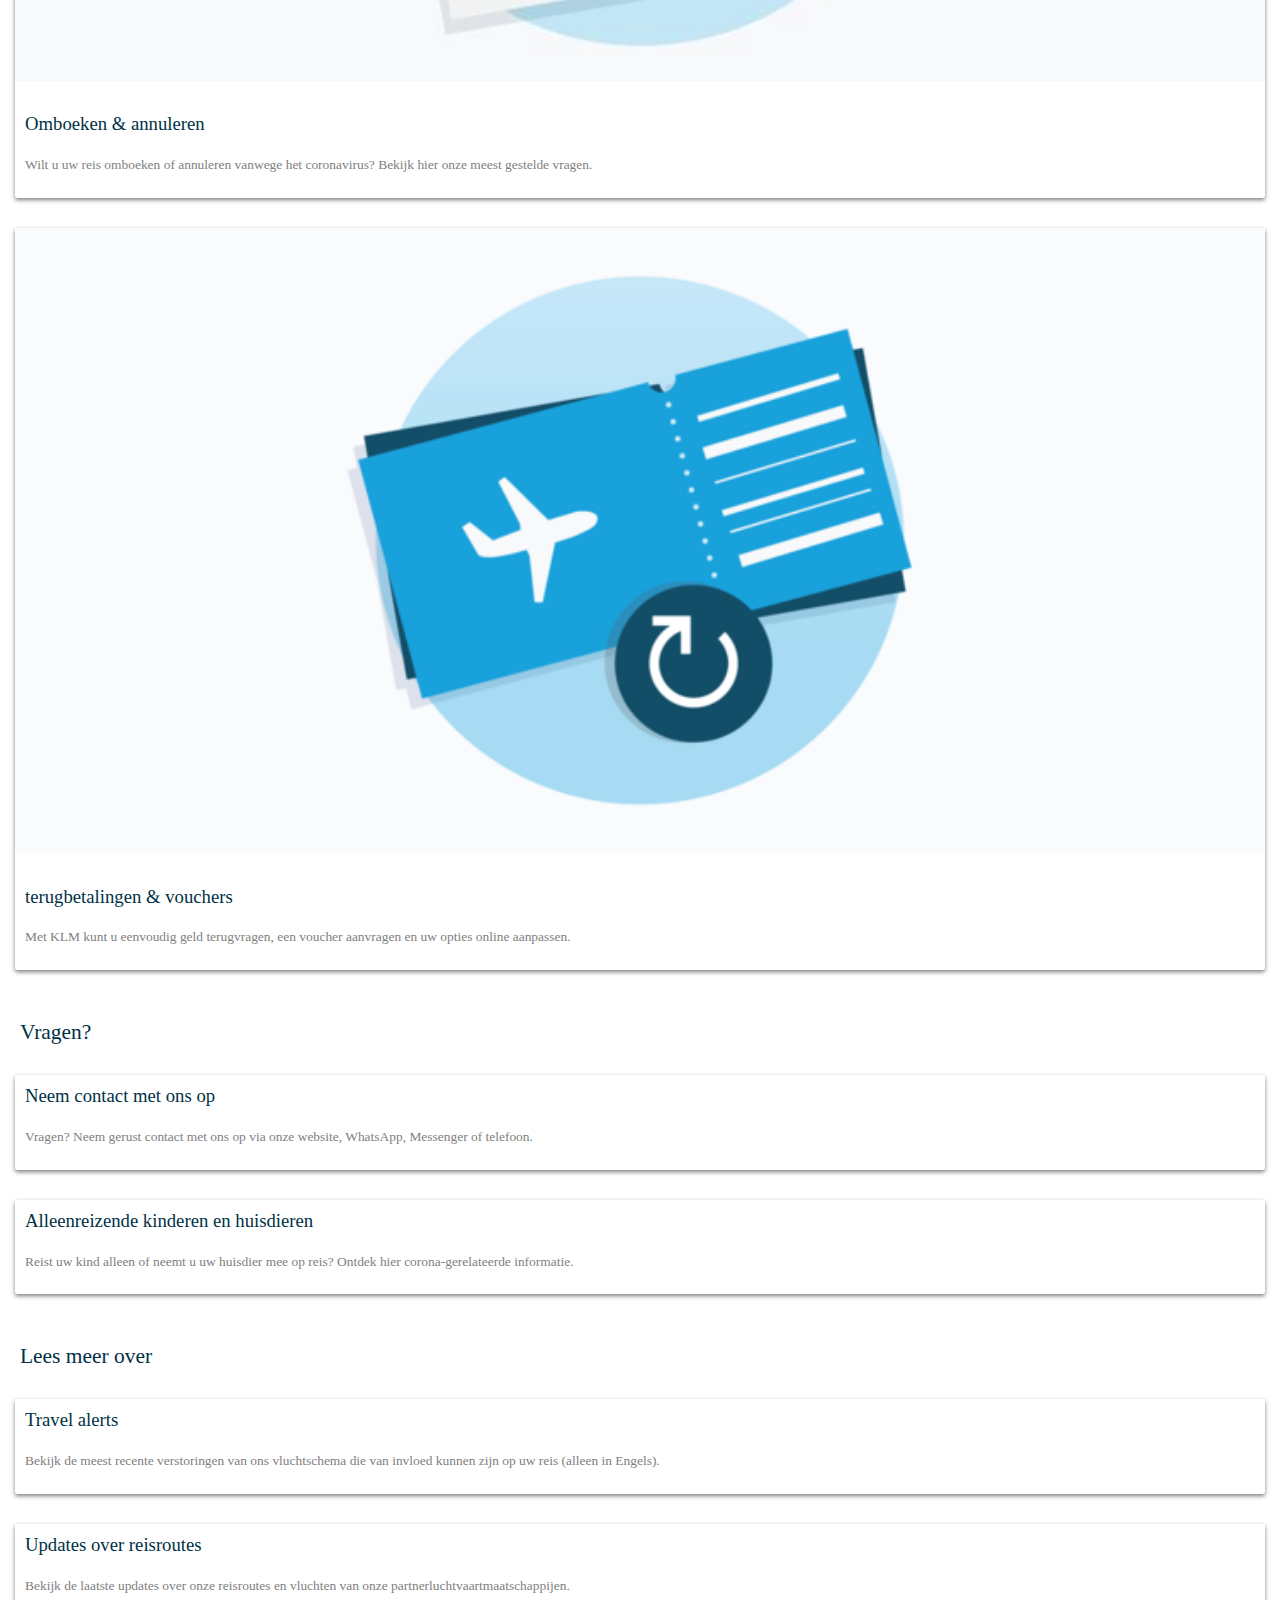
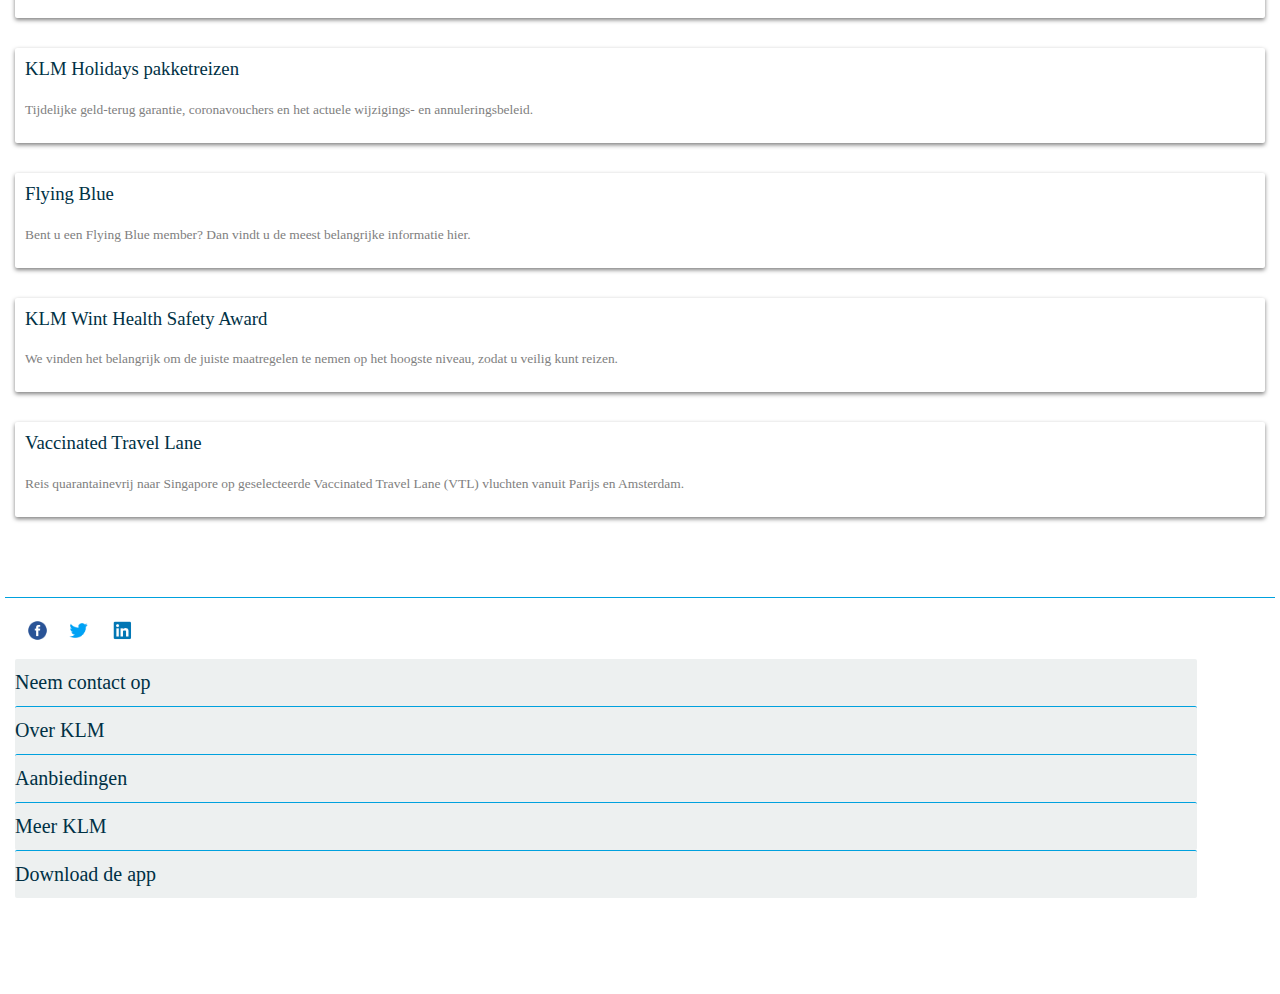
==== commit 757542d5: "Add files via upload" ====
--- a/corona.html
+++ b/corona.html
@@ -15,11 +15,11 @@
 <body class="page2">
     <header>
         <nav class="nav">
-            <svg xmlns="http://www.w3.org/2000/svg" width="100%" height="100%" viewBox="0 0 16 11" 
+            <svg xmlns="http://www.w3.org/2000/svg" width="100%" height="100%" viewBox="0 0 16 11"
                 preserveAspectRatio="xMidYMid meet" focusable="false" data-di-rand="1639339001306">
                 <path fill-rule="evenodd" d="M0 8.8h16V11H0V8.8zm16-4.4v2.2H0V4.4h16zM0 0h16v2.2H0V0z"></path>
             </svg>
-            <img class="logo" src="images/klm_logo.png" alt="logo">
+            <img src="images/klm_logo.png" alt="logo">
             <svg xmlns="http://www.w3.org/2000/svg" width="100%" height="100%" viewBox="0 0 17 16"
                 preserveAspectRatio="xMidYMid meet" focusable="false" data-di-rand="1639063424919">
                 <path fill-rule="evenodd"
@@ -27,23 +27,23 @@
                 </path>
             </svg>
             <section>
-				<section>
-					<ul>
-						<li><a href="#" class="active">Home</a></li>
-						<li><a href="#">Mijn Reis</a></li>
-						<li><a href="#">Check-in</a></li>
-						<li><a href="corona.html">Coronavirus</a></li>
-						<li><a href="#">Informatie</a></li>
-						<li><a href="#">Contrast aan</a></li>
-						<li><a href="#">Netherlands - NL</a></li>
-					</ul>
-				</section>
-			</section>
+                <section>
+                    <ul>
+                        <li><a href="index.html" class="active">Home</a></li>
+                        <li><a href="#">Mijn Reis</a></li>
+                        <li><a href="#">Check-in</a></li>
+                        <li><a href="#">Coronavirus</a></li>
+                        <li><a href="#">Informatie</a></li>
+                        <li><a href="#">Contrast aan</a></li>
+                        <li><a href="#">Netherlands - NL</a></li>
+                    </ul>
+                </section>
+            </section>
         </nav>
     </header>
     <main>
         <section class="none">
-            <p class="noneP"><span> &lt; Informatie</span></p>
+            <p><span><a href="index.html">&lt; Informatie</a></span></p>
             <h1>Reizen en het Coronavirus</h1>
             <p>Reizen in coronatijd vraagt iets meer voorbereiding dan u gewend bent. Benieuwd of u getest moet worden?
                 Alles weten over onze award-winnende hygiënemaatregelen aan boord? Hier bent u aan het juiste adres! We
@@ -137,7 +137,8 @@
         <section class="none">
             <a class="facebook" href="https://www.facebook.com/KLM"><img src="images/facebook.png" alt="facebook"></a>
             <a class="twitter" href="https://twitter.com/klm"><img src="images/twitter.png" alt="twitter"></a>
-            <a class="linkedin" href="https://www.linkedin.com/company/klm/"><img src="images/linkedin.png" alt="linkedin"></a>
+            <a class="linkedin" href="https://www.linkedin.com/company/klm/"><img src="images/linkedin.png"
+                    alt="linkedin"></a>
         </section>
         <ul class="footer">
             <li>Neem contact op</li>
@@ -148,34 +149,35 @@
         </ul>
         <nav class="footerNav">
             <ul class="footerSvg">
-                <li><a href="index.html"><svg xmlns="http://www.w3.org/2000/svg" width="30%" height="100%" viewBox="0 0 19 17" 
-                    preserveAspectRatio="xMidYMid meet" focusable="false">
-                    <path d="M9.5 0L19 7.438 17.945 8.5h-1.057V17h-5.277V9.562H7.388V17H2.111V8.5H1.055L0 7.438z">
-                    </path>
-                </svg></a></li>
-            <li><a href="#"><svg height="100%" viewBox="0 0 14 18" width="30%" xmlns="http://www.w3.org/2000/svg" 
-                    preserveAspectRatio="xMidYMid meet" focusable="false">
-                    <path
-                        d="m0 0v18h14v-18zm2.5 2.44 1.18 1.06 2.28-2.06 1 1.12-3.26 2.96-2.18-1.94zm6.5 11.56h-7v-1h7zm3-3h-10v-1h10zm0-3h-10v-1h10zm0-3h-5v-1h5z">
-                    </path>
-                </svg></a></li>
-            <li><a href="#"><svg xmlns="http://www.w3.org/2000/svg" width="30%" height="100%" viewBox="0 0 18 14" 
-                    preserveAspectRatio="xMidYMid meet" focusable="false">
-                    <path fill-rule="evenodd"
-                        d="M6.605 9.977l9.55-9.551 1.588 1.588-11.138 11.14L.253 6.801l1.588-1.589z"></path>
-                </svg></a></li>
-            <li><a href="#"><svg xmlns="http://www.w3.org/2000/svg" width="30%" height="100%" viewBox="0 0 18 18" 
-                    preserveAspectRatio="xMidYMid meet" focusable="false">
-                    <path
-                        d="M9 0c.654 0 1.184.318 1.184.71 0 .294-.296.546-.72.654v1.233a6.368 6.368 0 0 1 3.703 1.552l.884-.885c-.213-.37-.24-.75-.036-.954.277-.277.877-.127 1.34.335.462.463.612 1.062.334 1.34-.207.207-.594.176-.97-.046l-.885.883a6.364 6.364 0 0 1 1.514 3.694h1.293c.111-.413.36-.7.649-.7.392 0 .71.53.71 1.184 0 .654-.318 1.184-.71 1.184-.294 0-.546-.296-.654-.72h-1.29a6.37 6.37 0 0 1-1.525 3.673l.918.918c.365-.204.735-.227.936-.026.277.277.127.877-.335 1.34-.463.462-1.063.612-1.34.334-.21-.21-.175-.608.057-.989l-.905-.905a6.362 6.362 0 0 1-3.688 1.538v1.289c.424.108.72.36.72.654 0 .392-.53.71-1.184.71-.654 0-1.184-.318-1.184-.71 0-.29.287-.538.7-.649v-1.29a6.371 6.371 0 0 1-3.695-1.514l-.892.892c.222.375.254.763.046.97-.277.277-.877.127-1.34-.335-.462-.462-.612-1.062-.334-1.34.204-.204.583-.176.953.037l.893-.89a6.371 6.371 0 0 1-1.553-3.707h-1.23c-.108.424-.36.72-.654.72C.318 10.184 0 9.654 0 9c0-.654.318-1.184.71-1.184.29 0 .538.287.649.7h1.233c.1-1.42.664-2.713 1.542-3.727l-.845-.843c-.376.222-.764.254-.972.046-.277-.277-.127-.877.335-1.34.463-.462 1.062-.612 1.34-.334.204.204.177.583-.036.953l.849.85a6.36 6.36 0 0 1 3.711-1.527V1.359c-.413-.111-.7-.36-.7-.649C7.816.318 8.346 0 9 0zm.526 9.33a.71.71 0 1 0 0 1.419.71.71 0 0 0 0-1.418zM7.052 6.069a1.184 1.184 0 1 0 0 2.368 1.184 1.184 0 0 0 0-2.368z"
-                        fill-rule="nonzero"></path>
-                </svg></a></li>
-            <li><a><svg xmlns="http://www.w3.org/2000/svg" width="30%" height="100%" viewBox="0 0 16 16"
-                    preserveAspectRatio="xMidYMid meet" focusable="false">
-                    <path
-                        d="M8 .02A7.981 7.981 0 0 1 15.977 8a7.981 7.981 0 0 1-7.979 7.978A7.981 7.981 0 0 1 .021 8 7.981 7.981 0 0 1 7.999.021zm-.887 12.412h1.773V6.67H7.113v5.762zm0-7.092h1.773V3.567H7.113V5.34z">
-                    </path>
-                </svg></a></li>
+                <li><a href="index.html"><svg xmlns="http://www.w3.org/2000/svg" width="30%" height="100%"
+                            viewBox="0 0 19 17" preserveAspectRatio="xMidYMid meet" focusable="false">
+                            <path
+                                d="M9.5 0L19 7.438 17.945 8.5h-1.057V17h-5.277V9.562H7.388V17H2.111V8.5H1.055L0 7.438z">
+                            </path>
+                        </svg></a></li>
+                <li><a href="#"><svg height="100%" viewBox="0 0 14 18" width="30%" xmlns="http://www.w3.org/2000/svg"
+                            preserveAspectRatio="xMidYMid meet" focusable="false">
+                            <path
+                                d="m0 0v18h14v-18zm2.5 2.44 1.18 1.06 2.28-2.06 1 1.12-3.26 2.96-2.18-1.94zm6.5 11.56h-7v-1h7zm3-3h-10v-1h10zm0-3h-10v-1h10zm0-3h-5v-1h5z">
+                            </path>
+                        </svg></a></li>
+                <li><a href="#"><svg xmlns="http://www.w3.org/2000/svg" width="30%" height="100%" viewBox="0 0 18 14"
+                            preserveAspectRatio="xMidYMid meet" focusable="false">
+                            <path fill-rule="evenodd"
+                                d="M6.605 9.977l9.55-9.551 1.588 1.588-11.138 11.14L.253 6.801l1.588-1.589z"></path>
+                        </svg></a></li>
+                <li><a href="#"><svg xmlns="http://www.w3.org/2000/svg" width="30%" height="100%" viewBox="0 0 18 18"
+                            preserveAspectRatio="xMidYMid meet" focusable="false">
+                            <path
+                                d="M9 0c.654 0 1.184.318 1.184.71 0 .294-.296.546-.72.654v1.233a6.368 6.368 0 0 1 3.703 1.552l.884-.885c-.213-.37-.24-.75-.036-.954.277-.277.877-.127 1.34.335.462.463.612 1.062.334 1.34-.207.207-.594.176-.97-.046l-.885.883a6.364 6.364 0 0 1 1.514 3.694h1.293c.111-.413.36-.7.649-.7.392 0 .71.53.71 1.184 0 .654-.318 1.184-.71 1.184-.294 0-.546-.296-.654-.72h-1.29a6.37 6.37 0 0 1-1.525 3.673l.918.918c.365-.204.735-.227.936-.026.277.277.127.877-.335 1.34-.463.462-1.063.612-1.34.334-.21-.21-.175-.608.057-.989l-.905-.905a6.362 6.362 0 0 1-3.688 1.538v1.289c.424.108.72.36.72.654 0 .392-.53.71-1.184.71-.654 0-1.184-.318-1.184-.71 0-.29.287-.538.7-.649v-1.29a6.371 6.371 0 0 1-3.695-1.514l-.892.892c.222.375.254.763.046.97-.277.277-.877.127-1.34-.335-.462-.462-.612-1.062-.334-1.34.204-.204.583-.176.953.037l.893-.89a6.371 6.371 0 0 1-1.553-3.707h-1.23c-.108.424-.36.72-.654.72C.318 10.184 0 9.654 0 9c0-.654.318-1.184.71-1.184.29 0 .538.287.649.7h1.233c.1-1.42.664-2.713 1.542-3.727l-.845-.843c-.376.222-.764.254-.972.046-.277-.277-.127-.877.335-1.34.463-.462 1.062-.612 1.34-.334.204.204.177.583-.036.953l.849.85a6.36 6.36 0 0 1 3.711-1.527V1.359c-.413-.111-.7-.36-.7-.649C7.816.318 8.346 0 9 0zm.526 9.33a.71.71 0 1 0 0 1.419.71.71 0 0 0 0-1.418zM7.052 6.069a1.184 1.184 0 1 0 0 2.368 1.184 1.184 0 0 0 0-2.368z"
+                                fill-rule="nonzero"></path>
+                        </svg></a></li>
+                <li><a><svg xmlns="http://www.w3.org/2000/svg" width="30%" height="100%" viewBox="0 0 16 16"
+                            preserveAspectRatio="xMidYMid meet" focusable="false">
+                            <path
+                                d="M8 .02A7.981 7.981 0 0 1 15.977 8a7.981 7.981 0 0 1-7.979 7.978A7.981 7.981 0 0 1 .021 8 7.981 7.981 0 0 1 7.999.021zm-.887 12.412h1.773V6.67H7.113v5.762zm0-7.092h1.773V3.567H7.113V5.34z">
+                            </path>
+                        </svg></a></li>
             </ul>
             <ul class="footerMenu">
                 <li>Home</li>
--- a/styles/style.css
+++ b/styles/style.css
@@ -5,6 +5,15 @@
   box-sizing: border-box;
 }
 
+:root {
+  --text-color: #003145;
+  --background-color: #00a1de;
+  --background-color2: white;
+  --background-color3: #e37222;
+  --border-color: #a9a9a9;
+}
+
+/*styling voor de gehele body*/
 body {
   margin: 0;
 }
@@ -13,10 +22,10 @@
 p {
   display: flex;
   font-family: "Verdana", "sans-serif";
-  margin-left: 7px;
-  font-size: 10pt;
+  margin-left: 15px;
+  margin-right: 15px;
+  font-size: 0.85em;
   color: gray;
-  width: 95%;
   line-height: 1.7;
 }
 
@@ -26,25 +35,29 @@
   display: flex;
   padding: 0.2em;
   align-items: center;
+  padding-bottom: 15px;
+  padding-top: 15px;
 }
 
 .nav svg {
   height: 20px;
   width: 20px;
   margin: 0 5px;
+  color: var(--background-color);
+  fill: currentColor;
 }
 
 .nav img {
   height: 30px;
   width: 50px;
-  margin: 0 5px;
+  margin: 0 15px;
 }
 
 .nav svg:last-of-type {
   margin-left: auto;
 }
 
-.nav > section {
+.nav>section {
   position: absolute;
   left: 0;
   right: 0;
@@ -59,13 +72,13 @@
   display: unset !important;
 }
 
-.nav > section > section {
-  background: white;
+.nav>section>section {
+  background: var(--background-color2);
   width: 80%;
   height: 100%;
 }
 
-.nav > section > section ul {
+.nav>section>section ul {
   margin: 0;
   list-style: none;
   padding: 0;
@@ -73,42 +86,43 @@
   padding-top: 7px;
 }
 
-.nav > section > section ul li {
+.nav>section>section ul li {
   width: 100%;
 }
 
-.nav > section > section ul li a {
+.nav>section>section ul li a {
   padding: 1em 2em;
   width: 100%;
   display: inline-block;
   text-decoration: none;
-  color: #003145;
-  font-family: "Verdana", "sans-serif";
-}
-
-.nav > section > section ul li a.active {
-  border-left: 4px solid #e37222;
+  color: var(--text-color);
+  font-family: "Verdana", "sans-serif";
+}
+
+.nav>section>section ul li a.active {
+  border-left: 4px solid var(--background-color3);
   background-color: #f0efed;
 }
+
 
 /*styling voor de section boeken*/
 .boeken {
   display: flex;
   align-items: flex-start;
-  margin-left: 10px;
+  margin-left: 15px;
   margin-top: 20px;
 }
 
-.boeken :first-child {
-  fill: #00a1de;
+.boeken svg {
+  fill: var(--background-color);
   width: 25px;
   margin-right: 10px;
 }
 
 .boeken h1 {
   font-family: "Verdana", "sans-serif";
-  font-size: 10pt;
-  color: #00a1de;
+  font-size: 0.84em;
+  color: var(--background-color);
   margin-top: 5px;
 }
 
@@ -121,24 +135,23 @@
 
 .form :first-child {
   font-family: "Verdana", "sans-serif";
-  font-size: 12pt;
+  font-size: 1em;
   margin-top: 40px;
-  margin-left: 10px;
-  margin-right: 10px;
+  margin-left: 15px;
+  margin-right: 15px;
   margin-bottom: 30px;
   border: 0;
-  border-bottom: 1px solid #a9a9a9;
 }
 
 .form input {
-  font-size: 12pt;
-  padding-top: 1%;
+  font-size: 1em;
+  padding-top: 10px;
   margin-top: 20px;
-  margin-left: 10px;
-  margin-right: 10px;
+  margin-left: 15px;
+  margin-right: 15px;
   margin-bottom: 40px;
   border: 0;
-  border-bottom: 1px solid #a9a9a9;
+  border-bottom: 1px solid var(--border-color);
   background-repeat: no-repeat;
   background-size: 1em;
   background-position: 0.2em 50%;
@@ -153,47 +166,109 @@
   background-image: url("../images/vliegtuigLanden.svg");
 }
 
+.form input:nth-child(8) {
+  font-family: "Verdana", "sans-serif";
+  color: var(--background-color2);
+  background-color: var(--background-color3);
+  padding-top: 12px;
+  padding-bottom: 12px;
+  margin-left: 20px;
+  margin-right: 20px;
+  margin-top: 30px;
+  margin-bottom: 40px;
+  border: none;
+  border-radius: 2px;
+  box-shadow: 0 2px 4px 0 rgba(0, 0, 0, .5);
+}
+
 .class {
-  font-size: 12pt;
+  font-size: 1em;
   padding-bottom: 3px;
   margin-bottom: 10px;
   margin-top: 20px;
-  margin-right: 10px;
-  margin-left: 10px;
+  margin-right: 15px;
+  margin-left: 15px;
   border: 0;
-  border-bottom: 1px solid #a9a9a9;
-}
-
-.checkbox {
-  display: flex;
-  align-content: flex-start;
-  margin-left: 5px;
-}
-
-.checkbox p {
-  font-family: "Verdana", "sans-serif";
-  font-size: 10pt;
-  display: flex;
-  margin-top: 35px;
-  margin-left: 10px;
-}
-
-.form .zoeken {
-  font-family: "Verdana", "sans-serif";
-  color: white;
-  background-color: #e37222;
-  padding-top: 12px;
-  padding-bottom: 12px;
-  margin: 10px;
-  margin-top: 30px;
-  margin-bottom: 40px;
-  width: 335px;
-  border: none;
-  border-radius: 2px;
-  box-shadow: 0 2px 4px 0 rgba(0, 0, 0, .5);
-}
-
-/*styling voor de eerste carousel*/
+  border-bottom: 1px solid var(--border-color);
+}
+
+
+/* Hier begint de styling voor de toggle switch */
+/* Bron code: https://www.w3schools.com/howto/howto_css_switch.asp */
+
+/* The switch - the box around the slider */
+.switch {
+  position: relative;
+  display: inline-block;
+  width: 60px;
+  height: 34px;
+}
+
+/* Hide default HTML checkbox */
+.switch input {
+  opacity: 0;
+  width: 0;
+  height: 0;
+}
+
+/* The slider */
+.slider {
+  position: absolute;
+  cursor: pointer;
+  top: 0;
+  left: 0;
+  right: 0;
+  bottom: 0;
+  background-color: #ccc;
+  -webkit-transition: .4s;
+  transition: .4s;
+}
+
+.slider:before {
+  position: absolute;
+  content: "";
+  height: 26px;
+  width: 26px;
+  left: 4px;
+  bottom: 4px;
+  background-color: var(--background-color2);
+  -webkit-transition: .4s;
+  transition: .4s;
+}
+
+input:checked+.slider {
+  background-color: #2196F3;
+}
+
+input:focus+.slider {
+  box-shadow: 0 0 1px #2196F3;
+}
+
+input:checked+.slider:before {
+  -webkit-transform: translateX(18px);
+  -ms-transform: translateX(18px);
+  transform: translateX(24px);
+}
+
+/* Rounded sliders */
+.slider.round {
+  border-radius: 34px;
+}
+
+.slider.round:before {
+  border-radius: 50%;
+}
+
+/* de styling voor de tekst die hoort bij de toggle switch */
+div p {
+  font-family: "Verdana", "sans-serif";
+  font-size: 0.85em;
+  display: flex;
+  margin-top: -70px;
+  margin-left: 100px;
+}
+
+/*styling voor het eerste carousel*/
 .carousel1 {
   display: flex;
   flex-direction: row;
@@ -201,30 +276,31 @@
 }
 
 .carousel1 img {
-  width: 100%;
+  width: 90%;
+  margin-left: 15px;
 }
 
 /*styling voor het tabblad vluchten*/
 .vluchten button:nth-of-type(1) {
   display: flex;
   font-family: "Verdana", "sans-serif";
-  font-size: 10pt;
+  font-size: 0.85em;
   color: #005b82;
-  background-color: white;
+  background-color: var(--background-color2);
   margin-top: 40px;
   margin-bottom: -28px;
-  margin-left: 10px;
+  margin-left: 15px;
   padding-bottom: 8px;
   border: 0;
-  border-bottom: 2px solid #00a1de;
+  border-bottom: 2px solid var(--background-color);
 }
 
 .vluchten button:nth-of-type(2) {
   display: flex;
   font-family: "Verdana", "sans-serif";
-  font-size: 10pt;
+  font-size: 0.85em;
   color: #005b82;
-  background-color: white;
+  background-color: var(--background-color2);
   margin-top: 40px;
   margin-bottom: -28px;
   margin-left: 100px;
@@ -238,6 +314,7 @@
   display: flex;
   flex-direction: row;
   overflow-x: auto;
+  margin-left: 10px;
 }
 
 .carrousel2 {
@@ -253,14 +330,14 @@
 /*styling voor het tabblad vluchten*/
 .vluchten button:nth-of-type(3) {
   font-family: "Verdana", "sans-serif";
-  color: white;
-  background-color: #00a1de;
+  color: var(--background-color2);
+  background-color: var(--background-color);
   padding-top: 15px;
   padding-bottom: 15px;
-  padding-left: 79px;
-  padding-right: 78px;
-  margin-left: 10px;
-  margin-right: 10px;
+  padding-left: 75px;
+  padding-right: 75px;
+  margin-left: 18px;
+  margin-right: 15px;
   margin-bottom: 30px;
   margin-top: 10px;
   border: none;
@@ -271,11 +348,11 @@
 /*styling voor de section verrijken*/
 .verrijken h2 {
   font-family: "Verdana", "sans-serif";
-  font-size: 16pt;
+  font-size: 1.34;
   font-weight: lighter;
   margin-bottom: -25px;
   margin-top: 30px;
-  margin-left: 10px;
+  margin-left: 15px;
 }
 
 .carrousel3 {
@@ -291,12 +368,14 @@
 
 .verrijken button {
   font-family: "Verdana", "sans-serif";
-  color: white;
-  background-color: #00a1de;
-  padding-top: 12px;
-  padding-bottom: 12px;
-  margin: 10px;
+  color: var(--background-color2);
+  background-color: var(--background-color);
+  padding-top: 15px;
+  padding-bottom: 15px;
+  margin-left: 18px;
+  margin-right: 18px;
   margin-top: 30px;
+  margin-bottom: 30px;
   width: 335px;
   border: none;
   border-radius: 2px;
@@ -311,16 +390,15 @@
   padding-left: 10px;
   padding-right: 8px;
   padding-bottom: 10px;
-  margin-left: 10px;
-  margin-right: 10px;
+  margin-left: 15px;
+  margin-right: 15px;
   margin-top: 30px;
-  width: 95%;
 }
 
 .speciale_aanbiedingen h2 {
   font-family: "Verdana", "sans-serif";
   font-weight: lighter;
-  font-size: 15pt;
+  font-size: 1.3em;
   margin-left: 10px;
   margin-bottom: 5px;
 }
@@ -328,15 +406,15 @@
 .speciale_aanbiedingen p {
   margin-top: 0;
   margin-left: 10px;
-  font-size: 10pt;
+  font-size: 0.85em;
 }
 
 .speciale_aanbiedingen button {
   font-family: "Verdana", "sans-serif";
-  color: white;
-  background-color: #00a1de;
-  padding-top: 10px;
-  padding-bottom: 10px;
+  color: var(--background-color2);
+  background-color: var(--background-color);
+  padding-top: 15px;
+  padding-bottom: 15px;
   margin-bottom: 10px;
   margin-top: 15px;
   margin-left: 10px;
@@ -346,16 +424,11 @@
   box-shadow: 0 2px 4px 0 rgba(0, 0, 0, .5);
 }
 
-.button4 {
-  margin: 10px;
-  width: 90%;
-  border-bottom: 1px solid #00a1de;
-}
 
 /*styling voor de knop om naar boven te gaan*/
 .back {
   margin-top: 30px;
-  margin-left: 90px;
+  margin-left: 105px;
   margin-bottom: 80px;
   padding-top: 10px;
   padding-bottom: 10px;
@@ -363,32 +436,34 @@
   padding-left: 15px;
   border: 1;
   border-radius: 2px;
-  border-color: #00a1de;
-  font-family: "Verdana", "sans-serif";
-  color: #00a1de;
-  background-color: white;
-  box-shadow: 0 2px 4px 0 rgba(0, 0, 0, .5);
+  border-color: var(--background-color);
+  font-family: "Verdana", "sans-serif";
+  color: var(--background-color);
+  background-color: var(--background-color2);
+  box-shadow: 0 2px 4px 0 rgba(0, 0, 0, .5);
+  border-bottom: 1px solid var(--background-color);
 }
 
 /*styling voor de sociale media iconen*/
-.facebook {
+.sociale_media :first-child {
   display: flex;
   height: 35px;
   margin-left: 10px;
 }
 
-.twitter {
+.sociale_media :nth-child(2) {
   display: flex;
   height: 15px;
-  margin-left: 50px;
-  margin-top: -25px;
-}
-
-.linkedin {
+  margin-left: 40px;
+  margin-top: -20px;
+  margin-top: -35px;
+}
+
+.sociale_media :nth-child(3) {
   display: flex;
   height: 35px;
-  margin-left: 85px;
-  margin-top: -25px;
+  margin-left: 95px;
+  margin-top: px;
 }
 
 /*styling voor de footer*/
@@ -396,14 +471,14 @@
   display: flex;
   flex-direction: column;
   width: 98%;
-  font-size: 13pt;
+  font-size: 1em;
   padding: 0;
   border-top: 1px;
 }
 
 .footer li {
   font-family: "Verdana", "sans-serif";
-  color: #003145;
+  color: var(--text-color);
   background-color: #EDf0f0;
   padding-top: 12px;
   padding-bottom: 12px;
@@ -412,7 +487,7 @@
   margin-left: 10px;
   width: 95%;
   border: 0;
-  border-top: 1px solid #00a1de;
+  border-top: 1px solid var(--background-color);
   border-radius: 2px;
   font-family: "Verdana", "sans-serif";
   text-align: left;
@@ -429,11 +504,11 @@
   bottom: 0;
   left: 0;
   z-index: 9999;
-  background-color: white;
+  background-color: var(--background-color2);
 }
 
 .footerMenu {
-  font-family: Verdana, Geneva, Tahoma, sans-serif;
+  font-family: "Verdana", "Geneva", "Tahoma", "sans-serif";
   display: flex;
   flex-direction: row;
   list-style: none;
@@ -442,8 +517,8 @@
   margin-bottom: 15px;
   font-size: 10px;
   justify-content: space-around;
-  fill: #00a1de;
-  background-color: white;
+  fill: var(--background-color);
+  background-color: var(--background-color2);
 }
 
 .footerSvg {
@@ -452,12 +527,10 @@
   list-style: none;
   margin-left: -20px;
   margin-right: -10px;
-  margin-top: -10px;
+  margin-top: 3px;
   margin-bottom: 20px;
   padding-top: 10px;
   justify-content: space-around;
-  fill: #00a1de;
-  background-color: white;
 }
 
 
@@ -466,75 +539,63 @@
 
 /* hier begint de css voor de tweede pagina */
 
-/*styling voor de navigatie*/
-.page2 .nav {
-  box-shadow: 0 2px 4px 0 rgba(0, 0, 0, .5);
-  display: flex;
-  padding: 0.2em;
-  align-items: center;
-}
-
-.page2 .nav svg {
-  height: 20px;
-  width: 20px;
-  margin: 0 5px;
-}
-
-.page2 .nav img {
-  height: 30px;
-  width: 50px;
-  margin: 0 5px;
-}
-
-.page2 .nav svg:last-of-type {
-  margin-left: auto;
-}
-
-.page2 .nav > section {
-  position: absolute;
-  left: 0;
-  right: 0;
-  top: 0;
-  bottom: 0;
-  background: rgba(0, 0, 0, .5);
-  z-index: 100000;
-  display: none;
-}
-
-.page2 .menuOpen {
-  display: unset !important;
-}
-
-.page2 .nav > section > section {
-  background: white;
-  width: 80%;
-  height: 100%;
-}
-
-.page2 .nav > section > section ul {
-  margin: 0;
-  list-style: none;
-  padding: 0;
-  width: 100%;
-  padding-top: 7px;
-}
-
-.page2 .nav > section > section ul li {
-  width: 100%;
-}
-
-.page2 .nav > section > section ul li a {
-  padding: 1em 2em;
-  width: 100%;
-  display: inline-block;
-  text-decoration: none;
-  color: #003145;
-  font-family: "Verdana", "sans-serif";
-}
-
-.page2 .nav > section > section ul li a.active {
-  border-left: 4px solid #e37222;
-  background-color: #f0efed;
+
+
+
+
+/*styling voor de h1 elementen in de class "none"*/
+.page2 .none h1 {
+  font-family: "Verdana", "Geneva", "Tahoma", "sans-serif";
+  color: var(--text-color);
+  font-weight: 50;
+  font-size: 1.8em;
+  margin-top: 10px;
+  margin-left: 10px;
+}
+
+/*styling voor de h1/2/3 elementen*/
+.page2 h1 {
+  font-family: "Verdana", "Geneva", "Tahoma", "sans-serif";
+  color: var(--text-color);
+  font-weight: 50;
+  font-size: 1.8em;
+}
+
+.page2 h2 {
+  font-family: "Verdana", "Geneva", "Tahoma", "sans-serif";
+  color: var(--text-color);
+  font-weight: 50;
+  font-size: 1.34em;
+  margin-top: 50px;
+  margin-left: 10px;
+}
+
+.page2 h3 {
+  font-family: "Verdana", "Geneva", "Tahoma", "sans-serif";
+  color: var(--text-color);
+  font-weight: 400;
+  margin-left: 10px;
+  padding-top: 10px;
+}
+
+/*styling voor de p elementen in page 2*/
+.page2 p {
+  font-family: "Verdana", "Geneva", "Tahoma", "sans-serif";
+  color: gray;
+  width: 95%;
+  font-size: 0.84em;
+  font-weight: 400;
+  margin-left: 10px;
+  margin-bottom: 20px;
+}
+
+/* styling voor de navigatie in de corona pagina */
+.page2 .nav>section {
+  margin: 0 !important;
+}
+
+.page2 .nav>section>section {
+  margin: 0 !important;
 }
 
 /*styling voor alle sections*/
@@ -542,8 +603,8 @@
   padding-bottom: 1px;
   box-shadow: 0 2px 4px 0 rgba(0, 0, 0, .5);
   border-radius: 2px;
-  margin-left: 5px;
-  margin-right: 5px;
+  margin-left: 15px;
+  margin-right: 15px;
   margin-top: 30px;
 }
 
@@ -552,66 +613,20 @@
   padding-bottom: 0;
   box-shadow: none;
   border-radius: 2px;
-  margin-left: 5px;
-  margin-right: 5px;
+  margin-left: 10px;
+  margin-right: 15px;
   margin-top: 10px;
 }
 
-/*styling voor de p elementen in de class "none"*/
-.page2 .noneP {
-  display: inline-block;
-  color: #003145;
+/*styling voor het eerste element*/
+.page2 :first-child {
   border: 0;
-  margin-top: 15px;
-}
-
-.page2 .noneP span {
-  border-bottom: 1px solid #003145;
-}
-
-/*styling voor de h1 elementen in de class "none"*/
-.page2 .none h1 {
-  font-family: Verdana, Geneva, Tahoma, sans-serif;
-  color: #003145;
-  font-weight: 50;
-  font-size: 1.8em;
-  margin-left: 10px;
-  margin-top: -10px;
-}
-
-/*styling voor de h1/2/3 elementen*/
-.page2 h1 {
-  font-family: Verdana, Geneva, Tahoma, sans-serif;
-  color: #003145;
-  font-weight: 50;
-  font-size: 1.8em;
-  margin-left: 10px;
-}
-
-.page2 h2 {
-  font-family: Verdana, Geneva, Tahoma, sans-serif;
-  color: #003145;
-  font-weight: 50;
-  font-size: 16pt;
-}
-
-.page2 h3 {
-  font-family: Verdana, Geneva, Tahoma, sans-serif;
-  color: #003145;
-  font-weight: 400;
-  margin-left: 10px;
-  padding-top: 10px;
-}
-
-/*styling voor de p elementen in page 2*/
-.page2 p {
-  font-family: Verdana, Geneva, Tahoma, sans-serif;
-  color: gray;
-  width: 95%;
-  font-size: 10pt;
-  font-weight: 400;
-  margin-left: 10px;
-  margin-bottom: 20px;
+}
+
+/* styling voor de link om terug te gaan */
+.page2 span a:link {
+  border-bottom: 1px solid var(--text-color);
+  text-decoration: none;
 }
 
 /*styling voor de afbeeldingen in page 2*/
@@ -624,33 +639,40 @@
 .page2 .none .facebook {
   display: flex;
   height: 35px;
-  margin-left: 3px;
+  margin-left: 10px;
+  padding-top: 10px;
 }
 
 .page2 .none .twitter {
   display: flex;
   height: 15px;
+  margin-left: 50px;
+  margin-top: -20px;
 }
 
 .page2 .none .linkedin {
   display: flex;
   height: 35px;
-}
+  margin-left: 95px;
+  margin-top: -30px;
+  padding-top: 10px;
+}
+
 
 /*styling voor de footer in page 2*/
-.footerNav {
+.page2 .footerNav {
   position: fixed;
   bottom: 0;
   left: 0;
   z-index: 9999;
-  background-color: white;
+  background-color: var(--background-color2);
 }
 
 .page2 .none .footer {
   display: flex;
   flex-direction: column;
   width: 98%;
-  font-size: 13pt;
+  font-size: 1.1em;
   padding: 0;
   border-top: 1px;
 }
@@ -659,6 +681,32 @@
   margin-top: 80px;
   margin-left: 5px;
   margin-right: 5px;
-  border-top: 1px solid #00a1de;
-}
-
+  border-top: 1px solid var(--background-color);
+}
+
+.page2 .footerSvg {
+  display: flex;
+  flex-direction: row;
+  list-style: none;
+  margin-left: -20px;
+  margin-right: -10px;
+  margin-top: 10px;
+  margin-bottom: 8px;
+  padding-top: 0;
+  justify-content: space-around;
+}
+
+.page2 .footerMenu {
+  font-family: "Verdana", "Geneva", "Tahoma", "sans-serif";
+  display: flex;
+  flex-direction: row;
+  list-style: none;
+  margin-left: -35px;
+  margin-top: -15px;
+  margin-bottom: 5px;
+  padding-top: 10px;
+  font-size: 10px;
+  justify-content: space-around;
+  fill: var(--background-color);
+  background-color: var(--background-color2);
+}